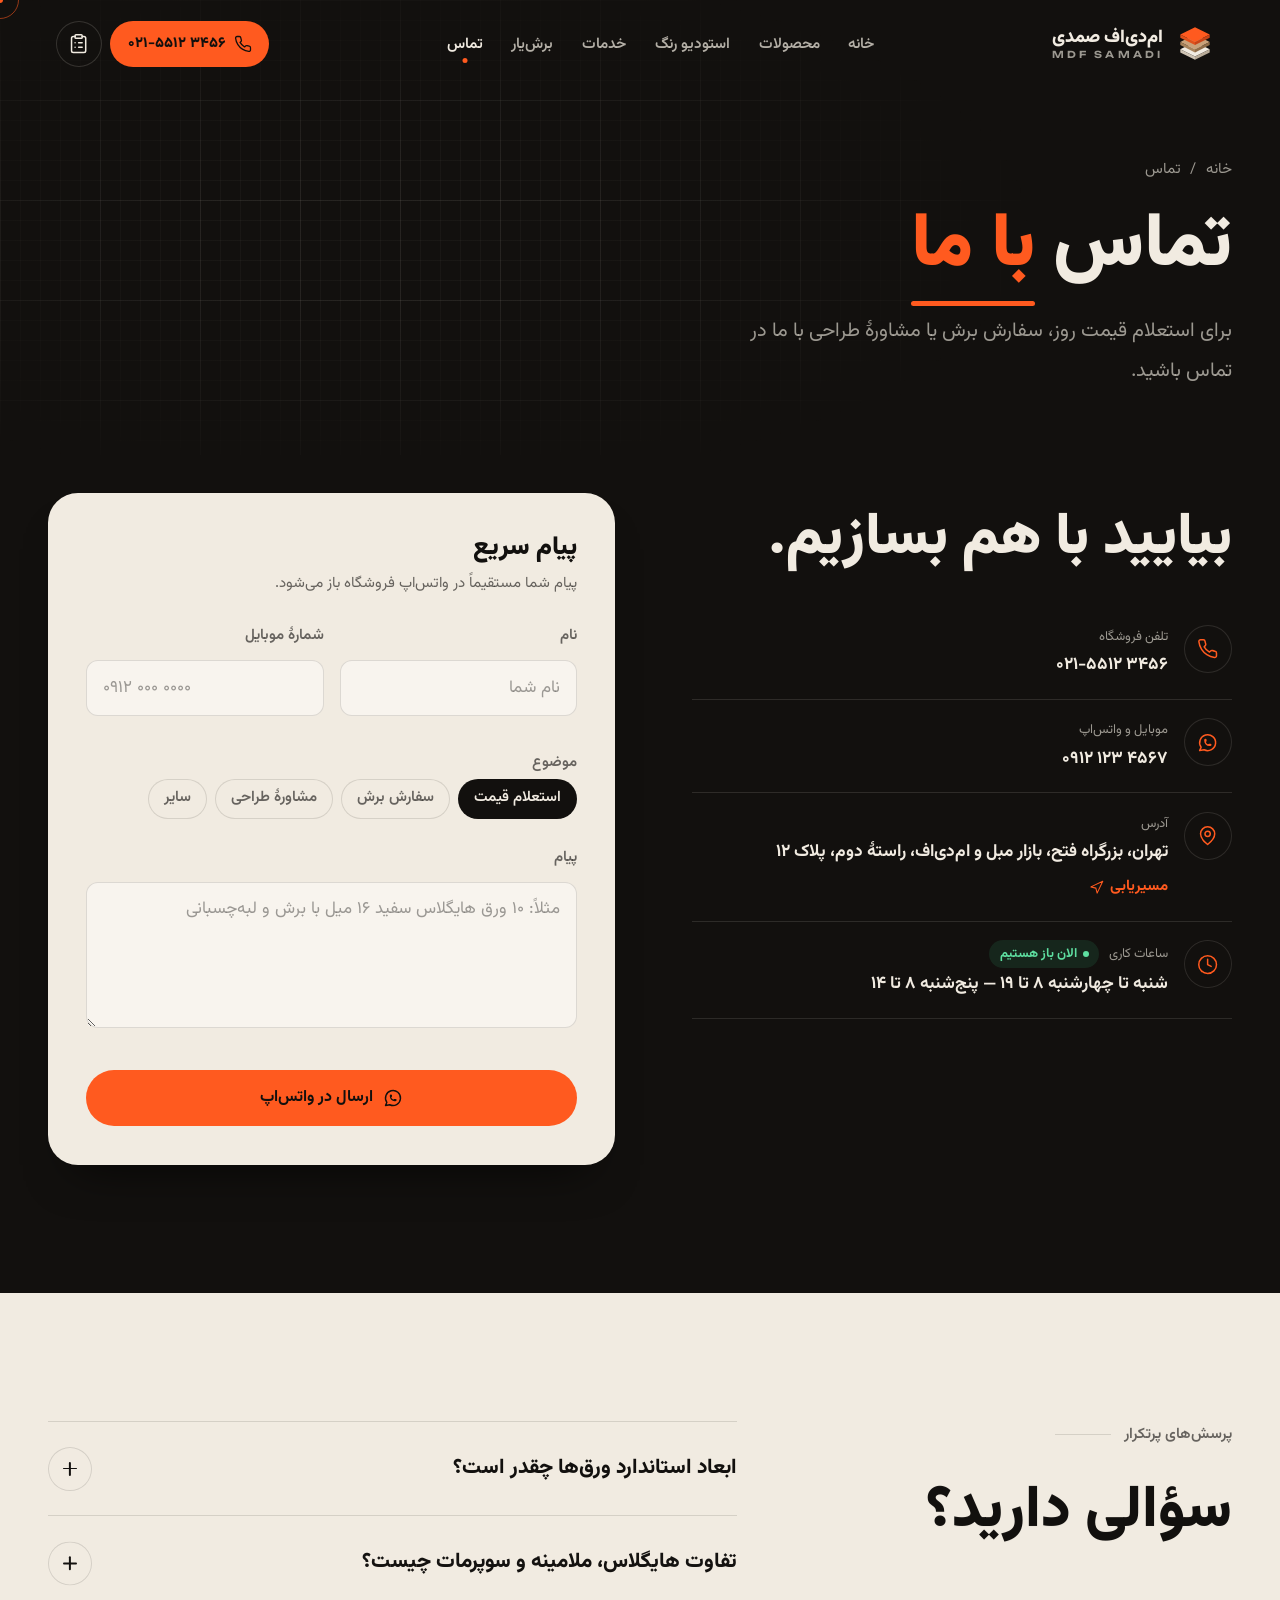
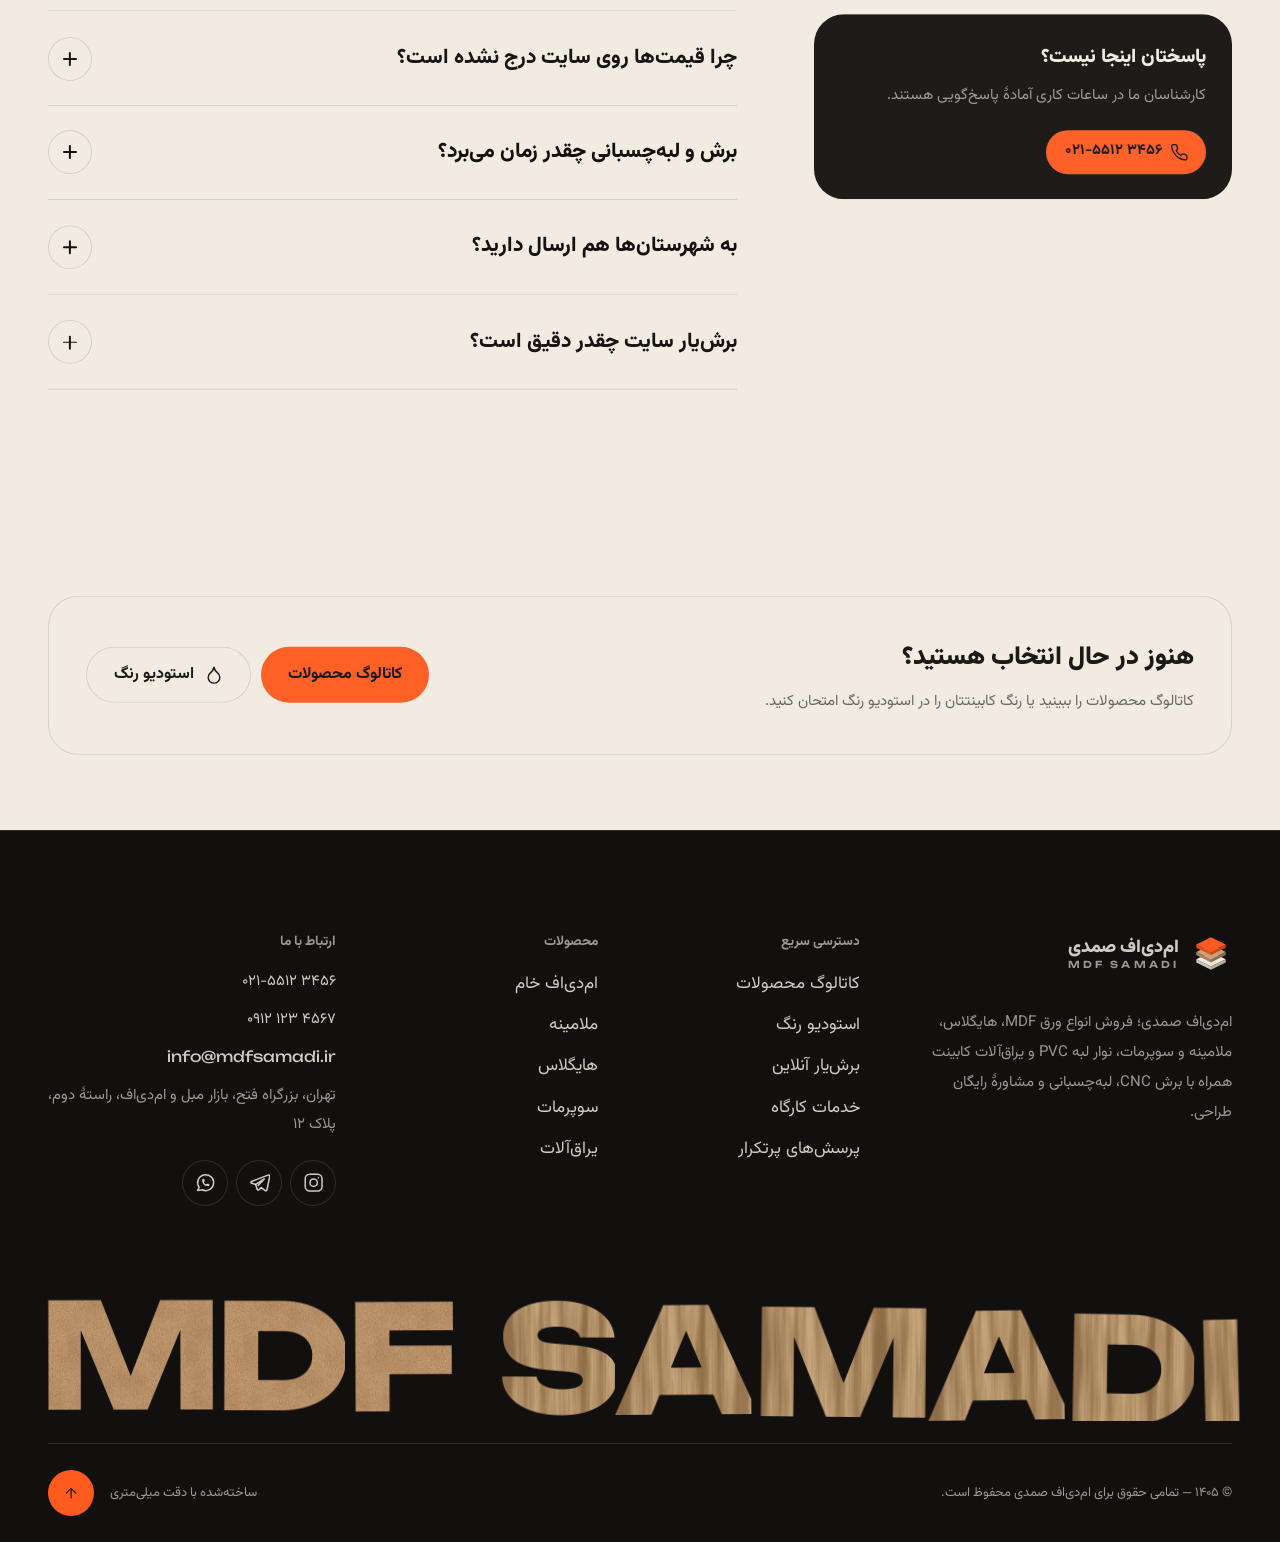
==== contact.html @ 9c9aa459 "Deploy ca9cacf" ====
<!doctype html>
<html lang="fa" dir="rtl">
<head>
  <meta charset="UTF-8" />
  <meta name="viewport" content="width=device-width, initial-scale=1, viewport-fit=cover" />
  <title>تماس با ما | ام‌دی‌اف صمدی</title>
  <meta name="description" content="تلفن، واتس‌اپ، آدرس و ساعات کاری ام‌دی‌اف صمدی و پاسخ پرسش‌های پرتکرار." />
  <meta name="theme-color" content="#12100e" />
  <link rel="icon" href="./favicon.svg" type="image/svg+xml" />
  <link rel="canonical" href="https://imsady.github.io/mdf-samadi-site/contact.html" />
  <meta property="og:type" content="website" />
  <meta property="og:locale" content="fa_IR" />
  <meta property="og:title" content="تماس با ما — ام‌دی‌اف صمدی" />
  <meta property="og:description" content="تلفن، واتس‌اپ، آدرس و ساعات کاری ام‌دی‌اف صمدی و پاسخ پرسش‌های پرتکرار." />
  <script>document.documentElement.classList.add('js');</script>
  <script type="module" crossorigin src="./assets/contact-D_LdfsLS.js"></script>
  <link rel="modulepreload" crossorigin href="./assets/common-C6cL1bQ_.js">
  <link rel="modulepreload" crossorigin href="./assets/page-hero-Crbu9pID.js">
  <link rel="stylesheet" crossorigin href="./assets/common-DgY6iSA4.css">
  <link rel="stylesheet" crossorigin href="./assets/contact-29B3rW-O.css">
</head>
<body data-page="contact">
  <svg xmlns="http://www.w3.org/2000/svg" width="0" height="0" style="position:absolute" aria-hidden="true" focusable="false">
  <defs>
    <linearGradient id="hwm" x1="0" y1="0" x2="0" y2="1"><stop offset="0" stop-color="#eef0f2"/><stop offset=".55" stop-color="#b9bec4"/><stop offset="1" stop-color="#8d9298"/></linearGradient>
  </defs>
  <symbol id="i-arrow" viewBox="0 0 24 24"><path d="M19 12H5M12 19l-7-7 7-7"/></symbol>
  <symbol id="i-arrow-up" viewBox="0 0 24 24"><path d="M12 19V5M5 12l7-7 7 7"/></symbol>
  <symbol id="i-arrow-down" viewBox="0 0 24 24"><path d="M12 5v14M19 12l-7 7-7-7"/></symbol>
  <symbol id="i-plus" viewBox="0 0 24 24"><path d="M12 5v14M5 12h14"/></symbol>
  <symbol id="i-minus" viewBox="0 0 24 24"><path d="M5 12h14"/></symbol>
  <symbol id="i-close" viewBox="0 0 24 24"><path d="M18 6 6 18M6 6l12 12"/></symbol>
  <symbol id="i-check" viewBox="0 0 24 24"><path d="M20 6 9 17l-5-5"/></symbol>
  <symbol id="i-search" viewBox="0 0 24 24"><circle cx="11" cy="11" r="7"/><path d="m20 20-3.6-3.6"/></symbol>
  <symbol id="i-phone" viewBox="0 0 24 24"><path d="M22 16.92v3a2 2 0 0 1-2.18 2 19.79 19.79 0 0 1-8.63-3.07 19.5 19.5 0 0 1-6-6 19.79 19.79 0 0 1-3.07-8.67A2 2 0 0 1 4.11 2h3a2 2 0 0 1 2 1.72c.13.96.36 1.9.7 2.81a2 2 0 0 1-.45 2.11L8.09 9.91a16 16 0 0 0 6 6l1.27-1.27a2 2 0 0 1 2.11-.45c.91.34 1.85.57 2.81.7A2 2 0 0 1 22 16.92z"/></symbol>
  <symbol id="i-map" viewBox="0 0 24 24"><path d="M20 10c0 6-8 12-8 12s-8-6-8-12a8 8 0 0 1 16 0Z"/><circle cx="12" cy="10" r="3"/></symbol>
  <symbol id="i-clock" viewBox="0 0 24 24"><circle cx="12" cy="12" r="10"/><path d="M12 6v6l4 2"/></symbol>
  <symbol id="i-mail" viewBox="0 0 24 24"><rect x="2" y="4" width="20" height="16" rx="2"/><path d="m22 7-10 5L2 7"/></symbol>
  <symbol id="i-instagram" viewBox="0 0 24 24"><rect x="2.5" y="2.5" width="19" height="19" rx="5"/><circle cx="12" cy="12" r="4.2"/><path d="M17.5 6.5h.01"/></symbol>
  <symbol id="i-telegram" viewBox="0 0 24 24"><path d="M21.5 3.5 2.8 10.7c-.9.4-.9 1.6.1 1.9l4.6 1.5 1.8 5.6c.3.8 1.3 1 1.9.4l2.6-2.5 4.6 3.4c.7.5 1.7.1 1.9-.8l3.1-15.1c.2-1-.8-1.9-1.9-1.6Z"/><path d="m7.6 14.1 9.6-6.3-6.8 7.3"/></symbol>
  <symbol id="i-whatsapp" viewBox="0 0 24 24"><path d="M3 21l1.65-3.8a9 9 0 1 1 3.4 2.9z"/><path d="M9 10a.5.5 0 0 0 1 0V9a.5.5 0 0 0-1 0v1a5 5 0 0 0 5 5h1a.5.5 0 0 0 0-1h-1a.5.5 0 0 0 0 1"/></symbol>
  <symbol id="i-list" viewBox="0 0 24 24"><rect x="8" y="2" width="8" height="4" rx="1"/><path d="M16 4h2a2 2 0 0 1 2 2v14a2 2 0 0 1-2 2H6a2 2 0 0 1-2-2V6a2 2 0 0 1 2-2h2"/><path d="M12 11h4M12 16h4M8 11h.01M8 16h.01"/></symbol>
  <symbol id="i-trash" viewBox="0 0 24 24"><path d="M3 6h18M19 6v14a2 2 0 0 1-2 2H7a2 2 0 0 1-2-2V6M8 6V4a2 2 0 0 1 2-2h4a2 2 0 0 1 2 2v2"/></symbol>
  <symbol id="i-ruler" viewBox="0 0 24 24"><path d="M21.3 15.3a2.4 2.4 0 0 1 0 3.4l-2.6 2.6a2.4 2.4 0 0 1-3.4 0L2.7 8.7a2.41 2.41 0 0 1 0-3.4l2.6-2.6a2.41 2.41 0 0 1 3.4 0Z"/><path d="m14.5 12.5 2-2M11.5 9.5l2-2M8.5 6.5l2-2M17.5 15.5l2-2"/></symbol>
  <symbol id="i-layers" viewBox="0 0 24 24"><path d="M12.83 2.18a2 2 0 0 0-1.66 0L2.6 6.08a1 1 0 0 0 0 1.83l8.58 3.91a2 2 0 0 0 1.66 0l8.58-3.9a1 1 0 0 0 0-1.83Z"/><path d="m22 17.65-9.17 4.16a2 2 0 0 1-1.66 0L2 17.65"/><path d="m22 12.65-9.17 4.16a2 2 0 0 1-1.66 0L2 12.65"/></symbol>
  <symbol id="i-truck" viewBox="0 0 24 24"><path d="M14 18V6a2 2 0 0 0-2-2H4a2 2 0 0 0-2 2v11a1 1 0 0 0 1 1h2"/><path d="M15 18H9"/><path d="M19 18h2a1 1 0 0 0 1-1v-3.65a1 1 0 0 0-.22-.62l-3.48-4.35A1 1 0 0 0 17.52 8H14"/><circle cx="17" cy="18" r="2"/><circle cx="7" cy="18" r="2"/></symbol>
  <symbol id="i-shield" viewBox="0 0 24 24"><path d="M20 13c0 5-3.5 7.5-7.66 8.95a1 1 0 0 1-.67-.01C7.5 20.5 4 18 4 13V6a1 1 0 0 1 1-1c2 0 4.5-1.2 6.24-2.72a1.17 1.17 0 0 1 1.52 0C14.51 3.81 17 5 19 5a1 1 0 0 1 1 1z"/><path d="m9 12 2 2 4-4"/></symbol>
  <symbol id="i-sparkle" viewBox="0 0 24 24"><path d="M12 3l1.9 5.8L20 10l-6.1 1.2L12 17l-1.9-5.8L4 10l6.1-1.2Z"/><path d="M19 17v4M17 19h4"/></symbol>
  <symbol id="i-crosshair" viewBox="0 0 24 24"><circle cx="12" cy="12" r="9"/><circle cx="12" cy="12" r="2.5"/><path d="M22 12h-4M6 12H2M12 6V2M12 22v-4"/></symbol>
  <symbol id="i-pencil" viewBox="0 0 24 24"><path d="M21.17 6.81a2.82 2.82 0 0 0-3.99-3.98L3.84 16.17a2 2 0 0 0-.5.83l-1.32 4.36a.5.5 0 0 0 .62.62l4.36-1.32a2 2 0 0 0 .83-.5z"/><path d="m15 5 4 4"/></symbol>
  <symbol id="i-nav" viewBox="0 0 24 24"><path d="M3 11 22 2l-9 19-2-8z"/></symbol>
  <symbol id="i-copy" viewBox="0 0 24 24"><rect x="9" y="9" width="13" height="13" rx="2"/><path d="M5 15H4a2 2 0 0 1-2-2V4a2 2 0 0 1 2-2h9a2 2 0 0 1 2 2v1"/></symbol>
  <symbol id="i-drop" viewBox="0 0 24 24"><path d="M12 22a7 7 0 0 0 7-7c0-2-1-3.9-3-5.5S12.5 5.5 12 3c-.5 2.5-2 4.9-4 6.5S5 13 5 15a7 7 0 0 0 7 7z"/></symbol>
  <symbol id="i-edge" viewBox="0 0 24 24"><rect x="3" y="5" width="18" height="14" rx="2"/><path d="M3 9.5h18" stroke-width="3"/></symbol>
  <symbol id="i-sheet" viewBox="0 0 24 24"><path d="M12 3 21 7.5 12 12 3 7.5Z"/><path d="m3 12 9 4.5 9-4.5"/><path d="m3 16.5 9 4.5 9-4.5"/></symbol>
  <symbol id="i-info" viewBox="0 0 24 24"><circle cx="12" cy="12" r="10"/><path d="M12 16v-4M12 8h.01"/></symbol>
  <symbol id="i-rotate" viewBox="0 0 24 24"><path d="M21 12a9 9 0 1 1-9-9c2.52 0 4.93 1 6.74 2.74L21 8"/><path d="M21 3v5h-5"/></symbol>
</svg>

  <a class="skip-link" href="#main">پرش به محتوای اصلی</a>
<div class="scroll-progress" aria-hidden="true"><span data-scroll-progress></span></div>

<header class="site-header" data-header>
  <div class="container header-inner">
    <a href="./" class="brand" aria-label="ام‌دی‌اف صمدی — صفحهٔ اصلی">
      <svg class="brand-mark" viewBox="0 0 40 40" aria-hidden="true">
  <path d="M20 18 34 25 20 32 6 25Z" fill="#f1ebe1"/>
  <path d="M6 25 20 32v3L6 28Z" fill="#cfc4b4"/>
  <path d="M20 32 34 25v3L20 35Z" fill="#b8ab98"/>
  <g class="bm-mid"><path d="M20 11 34 18 20 25 6 18Z" fill="#c9a27a"/>
  <path d="M6 18 20 25v3L6 21Z" fill="#a8835b"/>
  <path d="M20 25 34 18v3L20 28Z" fill="#8f6c47"/></g>
  <g class="bm-top"><path d="M20 4 34 11 20 18 6 11Z" fill="#ff5a1f"/>
  <path d="M6 11 20 18v3L6 14Z" fill="#e0501b"/>
  <path d="M20 18 34 11v3L20 21Z" fill="#c94417"/></g>
</svg>
<span class="brand-text">
  <span class="brand-fa">ام‌دی‌اف صمدی</span>
  <span class="brand-en latin">MDF SAMADI</span>
</span>

    </a>

    <nav class="main-nav" aria-label="منوی اصلی">
      <ul>
        <li><a href="./" data-nav="home">خانه</a></li>
        <li><a href="./products.html" data-nav="products">محصولات</a></li>
        <li><a href="./studio.html" data-nav="studio">استودیو رنگ</a></li>
        <li><a href="./services.html" data-nav="services">خدمات</a></li>
        <li><a href="./planner.html" data-nav="planner">برش‌یار</a></li>
        <li><a href="./contact.html" data-nav="contact">تماس</a></li>
      </ul>
    </nav>

    <div class="header-actions">
      <a class="header-call" href="tel:+982155123456" data-magnetic>
        <svg class="icon"><use href="#i-phone"/></svg>
        <span dir="ltr">۰۲۱-۵۵۱۲ ۳۴۵۶</span>
      </a>
      <button class="icon-btn inquiry-btn" type="button" data-drawer-open aria-label="لیست استعلام" data-magnetic>
        <svg class="icon"><use href="#i-list"/></svg>
        <span class="badge" data-inquiry-count hidden>۰</span>
      </button>
      <button class="burger" type="button" data-burger aria-label="باز کردن منو" aria-expanded="false" aria-controls="mobile-menu">
        <span></span><span></span>
      </button>
    </div>
  </div>
</header>

<div class="mobile-menu" id="mobile-menu" data-mobile-menu inert>
  <nav class="mm-nav" aria-label="منوی موبایل">
    <ul>
      <li><a href="./"><span class="mm-i">۰۱</span>خانه</a></li>
      <li><a href="./products.html"><span class="mm-i">۰۲</span>محصولات</a></li>
      <li><a href="./studio.html"><span class="mm-i">۰۳</span>استودیو رنگ</a></li>
      <li><a href="./services.html"><span class="mm-i">۰۴</span>خدمات</a></li>
      <li><a href="./planner.html"><span class="mm-i">۰۵</span>برش‌یار</a></li>
      <li><a href="./contact.html"><span class="mm-i">۰۶</span>تماس</a></li>
    </ul>
  </nav>
  <div class="mm-foot">
    <a href="tel:+982155123456" dir="ltr">۰۲۱-۵۵۱۲ ۳۴۵۶</a>
    <span>شنبه تا چهارشنبه ۸ تا ۱۹ — پنج‌شنبه ۸ تا ۱۴</span>
  </div>
</div>


  <main id="main">
    <section class="page-hero page-hero--compact theme-dark" data-page-hero>
      <div class="hero-grid-bg" aria-hidden="true"></div>
      <div class="container page-hero-inner">
        <div class="page-hero-copy">
          <nav class="breadcrumb" aria-label="مسیر صفحه" data-hero-fade>
            <a href="./">خانه</a><span aria-hidden="true">/</span><span aria-current="page">تماس</span>
          </nav>
          <h1 class="page-title" data-hero-title><span class="line">تماس</span> <span class="line"><em class="accent" data-hero-accent>با ما</em></span></h1>
          <p class="hero-lead" data-hero-fade>برای استعلام قیمت روز، سفارش برش یا مشاورهٔ طراحی با ما در تماس باشید.</p>
        </div>
      </div>
    </section>

    <section class="contact theme-dark" id="contact" data-contact>
      <div class="container contact-grid">
        <div class="contact-info">
          <div class="section-head">
            <h2 class="sh-title" data-split>بیایید با هم بسازیم.</h2>
          </div>
          <ul class="info-list">
            <li data-reveal>
              <span class="info-ico"><svg class="icon"><use href="#i-phone"/></svg></span>
              <div><small>تلفن فروشگاه</small><a href="tel:+982155123456" dir="ltr">۰۲۱-۵۵۱۲ ۳۴۵۶</a></div>
            </li>
            <li data-reveal>
              <span class="info-ico"><svg class="icon"><use href="#i-whatsapp"/></svg></span>
              <div><small>موبایل و واتس‌اپ</small><a href="https://wa.me/989121234567" target="_blank" rel="noopener" dir="ltr">۰۹۱۲ ۱۲۳ ۴۵۶۷</a></div>
            </li>
            <li data-reveal>
              <span class="info-ico"><svg class="icon"><use href="#i-map"/></svg></span>
              <div><small>آدرس</small><strong>تهران، بزرگراه فتح، بازار مبل و ام‌دی‌اف، راستهٔ دوم، پلاک ۱۲</strong>
                <a class="link-arrow" href="https://www.google.com/maps/search/?api=1&amp;query=35.6762,51.3017" target="_blank" rel="noopener">مسیریابی<svg class="icon"><use href="#i-nav"/></svg></a>
              </div>
            </li>
            <li data-reveal>
              <span class="info-ico"><svg class="icon"><use href="#i-clock"/></svg></span>
              <div><small>ساعات کاری <span class="open-badge" data-open-badge hidden></span></small><strong>شنبه تا چهارشنبه ۸ تا ۱۹ — پنج‌شنبه ۸ تا ۱۴</strong></div>
            </li>
          </ul>
        </div>

        <form class="contact-form theme-light" data-contact-form novalidate data-reveal>
          <h3>پیام سریع</h3>
          <p>پیام شما مستقیماً در واتس‌اپ فروشگاه باز می‌شود.</p>
          <div class="form-grid">
            <div class="field">
              <label for="c-name">نام</label>
              <input class="input" id="c-name" name="name" autocomplete="name" required placeholder="نام شما">
              <span class="field-error" aria-live="polite"></span>
            </div>
            <div class="field">
              <label for="c-phone">شمارهٔ موبایل</label>
              <input class="input" id="c-phone" name="phone" autocomplete="tel" inputmode="tel" dir="ltr" required placeholder="۰۹۱۲ ۰۰۰ ۰۰۰۰">
              <span class="field-error" aria-live="polite"></span>
            </div>
            <fieldset class="field span-2">
              <legend>موضوع</legend>
              <div class="chips">
                <label class="chip-radio"><input type="radio" name="subject" value="استعلام قیمت" checked><span>استعلام قیمت</span></label>
                <label class="chip-radio"><input type="radio" name="subject" value="سفارش برش"><span>سفارش برش</span></label>
                <label class="chip-radio"><input type="radio" name="subject" value="مشاورهٔ طراحی"><span>مشاورهٔ طراحی</span></label>
                <label class="chip-radio"><input type="radio" name="subject" value="سایر"><span>سایر</span></label>
              </div>
            </fieldset>
            <div class="field span-2">
              <label for="c-msg">پیام</label>
              <textarea class="input" id="c-msg" name="message" rows="4" required placeholder="مثلاً: ۱۰ ورق هایگلاس سفید ۱۶ میل با برش و لبه‌چسبانی"></textarea>
              <span class="field-error" aria-live="polite"></span>
            </div>
          </div>
          <button class="btn btn-primary btn-block" type="submit" data-magnetic>
            <svg class="icon"><use href="#i-whatsapp"/></svg><span>ارسال در واتس‌اپ</span>
          </button>
        </form>
      </div>
    </section>

    <section class="faq theme-light" id="faq">
      <div class="container faq-grid">
        <div class="faq-aside">
          <div class="section-head">
            <div class="sh-index"><span>پرسش‌های پرتکرار</span></div>
            <h2 class="sh-title" data-split>سؤالی دارید؟</h2>
          </div>
          <div class="faq-cta theme-dark" data-reveal>
            <strong>پاسختان اینجا نیست؟</strong>
            <p>کارشناسان ما در ساعات کاری آمادهٔ پاسخ‌گویی هستند.</p>
            <a class="btn btn-primary btn-sm" href="tel:+982155123456"><svg class="icon"><use href="#i-phone"/></svg><span dir="ltr">۰۲۱-۵۵۱۲ ۳۴۵۶</span></a>
          </div>
        </div>

        <div class="accordion" data-accordion>
          <div class="acc-item" data-reveal>
            <h3><button class="acc-btn" type="button" aria-expanded="false" aria-controls="faq-1" id="faq-1-btn">ابعاد استاندارد ورق‌ها چقدر است؟<span class="plus" aria-hidden="true"></span></button></h3>
            <div class="acc-panel" id="faq-1" role="region" aria-labelledby="faq-1-btn"><div class="acc-inner">ابعاد رایج ورق MDF در بازار ایران ۱۸۳ × ۳۶۶ سانتی‌متر است. برخی ورق‌ها مانند HDF در ابعاد ۱۲۲ × ۲۴۴ نیز عرضه می‌شوند. برای ابعاد خاص با ما تماس بگیرید.</div></div>
          </div>
          <div class="acc-item" data-reveal>
            <h3><button class="acc-btn" type="button" aria-expanded="false" aria-controls="faq-2" id="faq-2-btn">تفاوت هایگلاس، ملامینه و سوپرمات چیست؟<span class="plus" aria-hidden="true"></span></button></h3>
            <div class="acc-panel" id="faq-2" role="region" aria-labelledby="faq-2-btn"><div class="acc-inner">ملامینه روکشی مقاوم و اقتصادی با طرح‌های متنوع است. هایگلاس سطحی کاملاً براق و آینه‌ای دارد و سوپرمات سطحی مات و مخملی که اثر انگشت روی آن نمی‌ماند. انتخاب میان آن‌ها به سبک طراحی و بودجهٔ شما بستگی دارد.</div></div>
          </div>
          <div class="acc-item" data-reveal>
            <h3><button class="acc-btn" type="button" aria-expanded="false" aria-controls="faq-3" id="faq-3-btn">چرا قیمت‌ها روی سایت درج نشده است؟<span class="plus" aria-hidden="true"></span></button></h3>
            <div class="acc-panel" id="faq-3" role="region" aria-labelledby="faq-3-btn"><div class="acc-inner">قیمت ورق در بازار روزانه تغییر می‌کند. برای دریافت دقیق‌ترین قیمت روز، محصولات را به لیست استعلام اضافه کنید و با یک کلیک برای ما بفرستید.</div></div>
          </div>
          <div class="acc-item" data-reveal>
            <h3><button class="acc-btn" type="button" aria-expanded="false" aria-controls="faq-4" id="faq-4-btn">برش و لبه‌چسبانی چقدر زمان می‌برد؟<span class="plus" aria-hidden="true"></span></button></h3>
            <div class="acc-panel" id="faq-4" role="region" aria-labelledby="faq-4-btn"><div class="acc-inner">سفارش‌های معمول بین ۲۴ تا ۴۸ ساعت کاری آماده می‌شوند. زمان دقیق به حجم سفارش و نوع خدمات بستگی دارد و هنگام ثبت سفارش اعلام می‌شود.</div></div>
          </div>
          <div class="acc-item" data-reveal>
            <h3><button class="acc-btn" type="button" aria-expanded="false" aria-controls="faq-5" id="faq-5-btn">به شهرستان‌ها هم ارسال دارید؟<span class="plus" aria-hidden="true"></span></button></h3>
            <div class="acc-panel" id="faq-5" role="region" aria-labelledby="faq-5-btn"><div class="acc-inner">بله. سفارش‌ها با بسته‌بندی ایمن و از طریق باربری به سراسر کشور ارسال می‌شوند. ارسال درون‌شهری نیز با هماهنگی انجام می‌شود.</div></div>
          </div>
          <div class="acc-item" data-reveal>
            <h3><button class="acc-btn" type="button" aria-expanded="false" aria-controls="faq-6" id="faq-6-btn">برش‌یار سایت چقدر دقیق است؟<span class="plus" aria-hidden="true"></span></button></h3>
            <div class="acc-panel" id="faq-6" role="region" aria-labelledby="faq-6-btn"><div class="acc-inner">برش‌یار با الگوریتم چیدمان بهینه و با درنظرگرفتن ضخامت تیغ اره، برآوردی دقیق از تعداد ورق ارائه می‌دهد. لیست نهایی برش را کارشناسان ما بررسی و بهینه می‌کنند.</div></div>
          </div>
        </div>
      </div>
    </section>

    <section class="next-band theme-light" aria-label="قدم بعدی">
      <div class="container">
        <div class="next-band-inner" data-reveal>
          <div>
            <strong>هنوز در حال انتخاب هستید؟</strong>
            <p>کاتالوگ محصولات را ببینید یا رنگ کابینتتان را در استودیو رنگ امتحان کنید.</p>
          </div>
          <div class="next-band-actions">
            <a class="btn btn-primary" href="./products.html" data-magnetic><span>کاتالوگ محصولات</span></a>
            <a class="btn btn-ghost" href="./studio.html"><svg class="icon"><use href="#i-drop"/></svg><span>استودیو رنگ</span></a>
          </div>
        </div>
      </div>
    </section>
  </main>

  <footer class="site-footer theme-dark">
  <div class="container">
    <div class="footer-top">
      <div class="footer-col footer-about">
        <a href="./" class="brand" aria-label="ام‌دی‌اف صمدی">
          <svg class="brand-mark" viewBox="0 0 40 40" aria-hidden="true">
  <path d="M20 18 34 25 20 32 6 25Z" fill="#f1ebe1"/>
  <path d="M6 25 20 32v3L6 28Z" fill="#cfc4b4"/>
  <path d="M20 32 34 25v3L20 35Z" fill="#b8ab98"/>
  <g class="bm-mid"><path d="M20 11 34 18 20 25 6 18Z" fill="#c9a27a"/>
  <path d="M6 18 20 25v3L6 21Z" fill="#a8835b"/>
  <path d="M20 25 34 18v3L20 28Z" fill="#8f6c47"/></g>
  <g class="bm-top"><path d="M20 4 34 11 20 18 6 11Z" fill="#ff5a1f"/>
  <path d="M6 11 20 18v3L6 14Z" fill="#e0501b"/>
  <path d="M20 18 34 11v3L20 21Z" fill="#c94417"/></g>
</svg>
<span class="brand-text">
  <span class="brand-fa">ام‌دی‌اف صمدی</span>
  <span class="brand-en latin">MDF SAMADI</span>
</span>

        </a>
        <p>ام‌دی‌اف صمدی؛ فروش انواع ورق MDF، هایگلاس، ملامینه و سوپرمات، نوار لبه PVC و یراق‌آلات کابینت همراه با برش CNC، لبه‌چسبانی و مشاورهٔ رایگان طراحی.</p>
      </div>

      <nav class="footer-col" aria-label="دسترسی سریع">
        <h3>دسترسی سریع</h3>
        <ul>
          <li><a href="./products.html">کاتالوگ محصولات</a></li>
          <li><a href="./studio.html">استودیو رنگ</a></li>
          <li><a href="./planner.html">برش‌یار آنلاین</a></li>
          <li><a href="./services.html">خدمات کارگاه</a></li>
          <li><a href="./contact.html#faq">پرسش‌های پرتکرار</a></li>
        </ul>
      </nav>

      <nav class="footer-col" aria-label="دسته‌بندی محصولات">
        <h3>محصولات</h3>
        <ul>
          <li><a href="./products.html?cat=mdf">ام‌دی‌اف خام</a></li>
          <li><a href="./products.html?cat=melamine">ملامینه</a></li>
          <li><a href="./products.html?cat=highgloss">هایگلاس</a></li>
          <li><a href="./products.html?cat=supermatte">سوپرمات</a></li>
          <li><a href="./products.html?cat=hardware">یراق‌آلات</a></li>
        </ul>
      </nav>

      <div class="footer-col">
        <h3>ارتباط با ما</h3>
        <ul class="footer-contact">
          <li><a href="tel:+982155123456" dir="ltr">۰۲۱-۵۵۱۲ ۳۴۵۶</a></li>
          <li><a href="tel:+989121234567" dir="ltr">۰۹۱۲ ۱۲۳ ۴۵۶۷</a></li>
          <li><a href="mailto:info@mdfsamadi.ir" class="latin">info@mdfsamadi.ir</a></li>
          <li>تهران، بزرگراه فتح، بازار مبل و ام‌دی‌اف، راستهٔ دوم، پلاک ۱۲</li>
        </ul>
        <div class="socials">
          <a class="icon-btn" href="https://instagram.com/mdf.samadi" target="_blank" rel="noopener" aria-label="اینستاگرام"><svg class="icon"><use href="#i-instagram"/></svg></a>
          <a class="icon-btn" href="https://t.me/mdf_samadi" target="_blank" rel="noopener" aria-label="تلگرام"><svg class="icon"><use href="#i-telegram"/></svg></a>
          <a class="icon-btn" href="https://wa.me/989121234567" target="_blank" rel="noopener" aria-label="واتس‌اپ"><svg class="icon"><use href="#i-whatsapp"/></svg></a>
        </div>
      </div>
    </div>
  </div>

  <div class="footer-word latin" data-footer-word aria-hidden="true">
    <span>M</span><span>D</span><span>F</span><span class="gap"></span><span>S</span><span>A</span><span>M</span><span>A</span><span>D</span><span>I</span>
  </div>

  <div class="container footer-bottom">
    <p>© <span data-year>۱۴۰۵</span> — تمامی حقوق برای ام‌دی‌اف صمدی محفوظ است.</p>
    <p class="footer-made">ساخته‌شده با دقت میلی‌متری</p>
    <button class="to-top" type="button" data-to-top aria-label="بازگشت به بالای صفحه">
      <svg class="icon"><use href="#i-arrow-up"/></svg>
    </button>
  </div>
</footer>

  <div class="drawer" data-drawer hidden>
  <div class="drawer-backdrop" data-drawer-close></div>
  <aside class="drawer-panel theme-light" role="dialog" aria-modal="true" aria-labelledby="drawer-title" data-lenis-prevent tabindex="-1">
    <header class="drawer-head">
      <div>
        <h2 id="drawer-title">لیست استعلام</h2>
        <p>قیمت ورق روزانه تغییر می‌کند؛ لیست را بفرستید تا قیمت روز را اعلام کنیم.</p>
      </div>
      <button class="icon-btn" type="button" data-drawer-close aria-label="بستن لیست استعلام">
        <svg class="icon"><use href="#i-close"/></svg>
      </button>
    </header>

    <div class="drawer-body">
      <ul class="inq-list" data-inq-list></ul>
      <div class="inq-empty" data-inq-empty>
        <div class="inq-empty-art" aria-hidden="true"><i></i><i></i><i></i></div>
        <strong>لیست شما خالی است</strong>
        <p>از کاتالوگ محصولات یا استودیو رنگ، ورق و یراق موردنظرتان را اضافه کنید.</p>
        <a class="btn btn-dark" href="./products.html"><span>رفتن به محصولات</span></a>
      </div>
    </div>

    <form class="drawer-foot" data-inq-form novalidate>
      <div class="form-row">
        <div class="field">
          <label for="inq-name">نام</label>
          <input class="input" id="inq-name" name="name" autocomplete="name" placeholder="نام و نام خانوادگی">
        </div>
        <div class="field">
          <label for="inq-phone">شمارهٔ تماس</label>
          <input class="input" id="inq-phone" name="phone" autocomplete="tel" inputmode="tel" dir="ltr" placeholder="۰۹۱۲ ۰۰۰ ۰۰۰۰">
        </div>
      </div>
      <div class="drawer-actions">
        <button class="btn btn-primary" type="submit">
          <svg class="icon"><use href="#i-whatsapp"/></svg><span>ارسال استعلام در واتس‌اپ</span>
        </button>
        <button class="btn btn-ghost btn-sm" type="button" data-inq-clear>پاک کردن</button>
      </div>
    </form>
  </aside>
</div>

  <div class="cursor" data-cursor-root aria-hidden="true">
  <div class="cursor-ring"><span data-cursor-label></span></div>
  <div class="cursor-dot"></div>
</div>
<div class="toasts" data-toasts aria-live="polite" aria-atomic="false"></div>
</body>
</html>
---- assets/common-DgY6iSA4.css ----
@font-face{font-family:Vazirmatn Variable;font-style:normal;font-display:swap;font-weight:100 900;src:url(./vazirmatn-arabic-wght-normal-Cafbb7Zc.woff2)format("woff2-variations");unicode-range:U+6??,U+750-77F,U+870-88E,U+890-891,U+897-8E1,U+8E3-8FF,U+200C-200E,U+2010-2011,U+204F,U+2E41,U+FB50-FDFF,U+FE70-FE74,U+FE76-FEFC,U+102E0-102FB,U+10E60-10E7E,U+10EC2-10EC4,U+10EFC-10EFF,U+1EE00-1EE03,U+1EE05-1EE1F,U+1EE21-1EE22,U+1EE24,U+1EE27,U+1EE29-1EE32,U+1EE34-1EE37,U+1EE39,U+1EE3B,U+1EE42,U+1EE47,U+1EE49,U+1EE4B,U+1EE4D-1EE4F,U+1EE51-1EE52,U+1EE54,U+1EE57,U+1EE59,U+1EE5B,U+1EE5D,U+1EE5F,U+1EE61-1EE62,U+1EE64,U+1EE67-1EE6A,U+1EE6C-1EE72,U+1EE74-1EE77,U+1EE79-1EE7C,U+1EE7E,U+1EE80-1EE89,U+1EE8B-1EE9B,U+1EEA1-1EEA3,U+1EEA5-1EEA9,U+1EEAB-1EEBB,U+1EEF0-1EEF1}@font-face{font-family:Vazirmatn Variable;font-style:normal;font-display:swap;font-weight:100 900;src:url(./vazirmatn-latin-ext-wght-normal-tDTa1Fj6.woff2)format("woff2-variations");unicode-range:U+100-2BA,U+2BD-2C5,U+2C7-2CC,U+2CE-2D7,U+2DD-2FF,U+304,U+308,U+329,U+1D00-1DBF,U+1E00-1E9F,U+1EF2-1EFF,U+2020,U+20A0-20AB,U+20AD-20C0,U+2113,U+2C60-2C7F,U+A720-A7FF}@font-face{font-family:Vazirmatn Variable;font-style:normal;font-display:swap;font-weight:100 900;src:url(./vazirmatn-latin-wght-normal-BFexNX-K.woff2)format("woff2-variations");unicode-range:U+??,U+131,U+152-153,U+2BB-2BC,U+2C6,U+2DA,U+2DC,U+304,U+308,U+329,U+2000-206F,U+20AC,U+2122,U+2191,U+2193,U+2212,U+2215,U+FEFF,U+FFFD}@font-face{font-family:Unbounded Variable;font-style:normal;font-display:swap;font-weight:200 900;src:url([data-uri])format("woff2-variations");unicode-range:U+460-52F,U+1C80-1C8A,U+20B4,U+2DE0-2DFF,U+A640-A69F,U+FE2E-FE2F}@font-face{font-family:Unbounded Variable;font-style:normal;font-display:swap;font-weight:200 900;src:url(./unbounded-cyrillic-wght-normal-C627f1f8.woff2)format("woff2-variations");unicode-range:U+301,U+400-45F,U+490-491,U+4B0-4B1,U+2116}@font-face{font-family:Unbounded Variable;font-style:normal;font-display:swap;font-weight:200 900;src:url(./unbounded-vietnamese-wght-normal-rat7GD3o.woff2)format("woff2-variations");unicode-range:U+102-103,U+110-111,U+128-129,U+168-169,U+1A0-1A1,U+1AF-1B0,U+300-301,U+303-304,U+308-309,U+323,U+329,U+1EA0-1EF9,U+20AB}@font-face{font-family:Unbounded Variable;font-style:normal;font-display:swap;font-weight:200 900;src:url(./unbounded-latin-ext-wght-normal-D6H-S6MW.woff2)format("woff2-variations");unicode-range:U+100-2BA,U+2BD-2C5,U+2C7-2CC,U+2CE-2D7,U+2DD-2FF,U+304,U+308,U+329,U+1D00-1DBF,U+1E00-1E9F,U+1EF2-1EFF,U+2020,U+20A0-20AB,U+20AD-20C0,U+2113,U+2C60-2C7F,U+A720-A7FF}@font-face{font-family:Unbounded Variable;font-style:normal;font-display:swap;font-weight:200 900;src:url(./unbounded-latin-wght-normal-D5afBTBx.woff2)format("woff2-variations");unicode-range:U+??,U+131,U+152-153,U+2BB-2BC,U+2C6,U+2DA,U+2DC,U+304,U+308,U+329,U+2000-206F,U+20AC,U+2122,U+2191,U+2193,U+2212,U+2215,U+FEFF,U+FFFD}:root{--ink:#12100e;--ink-2:#1b1815;--ink-3:#25211d;--ink-4:#342f29;--paper:#f1ebe1;--paper-2:#e7dfd2;--paper-3:#d8cdbc;--mdf:#c9a27a;--mdf-2:#a8835b;--mdf-3:#7d5f40;--core:#b48c62;--laser:#ff5a1f;--laser-2:#ff8a4c;--laser-glow:#ff5a1f73;--ok:#46c98a;--danger:#e5484d;--mute-dark:#f1ebe19e;--mute-light:#12100e9e;--line-dark:#f1ebe11f;--line-light:#12100e1f;--ff:"Vazirmatn Variable", Vazirmatn, Tahoma, sans-serif;--ff-latin:"Unbounded Variable", "Vazirmatn Variable", sans-serif;--fs-xs:.8125rem;--fs-sm:.9375rem;--fs-base:1.0625rem;--fs-lg:clamp(1.07rem, 1rem + .35vw, 1.25rem);--fs-h3:clamp(1.2rem, 1.05rem + .6vw, 1.55rem);--fs-h2:clamp(2rem, 1.25rem + 3vw, 4.1rem);--fs-h1:clamp(2.5rem, 1.1rem + 4.5vw, 6.2rem);--container:1320px;--gutter:clamp(16px, 4vw, 48px);--header-h:84px;--radius-sm:12px;--radius:20px;--radius-lg:30px;--ease-out:cubic-bezier(.16, 1, .3, 1);--ease-in-out:cubic-bezier(.65, 0, .35, 1)}.theme-dark{--bg:var(--ink);--bg-2:var(--ink-2);--fg:var(--paper);--mute:var(--mute-dark);--line:var(--line-dark);--card:var(--ink-2);--card-2:var(--ink-3);background:var(--bg);color:var(--fg)}.theme-light{--bg:var(--paper);--bg-2:var(--paper-2);--fg:var(--ink);--mute:var(--mute-light);--line:var(--line-light);--card:#f8f4ee;--card-2:var(--paper-2);background:var(--bg);color:var(--fg)}*,:before,:after{box-sizing:border-box}html{-webkit-text-size-adjust:100%;-moz-text-size-adjust:100%;text-size-adjust:100%;scroll-padding-top:calc(var(--header-h) + 12px);overflow-x:clip}body{--bg:var(--ink);--fg:var(--paper);--mute:var(--mute-dark);--line:var(--line-dark);min-height:100vh;font-family:var(--ff);font-size:var(--fs-base);background:var(--ink);color:var(--paper);-webkit-font-smoothing:antialiased;-moz-osx-font-smoothing:grayscale;margin:0;line-height:1.9;overflow-x:clip}img,svg,video,canvas{max-width:100%;display:block}h1,h2,h3,h4{margin:0;font-weight:800;line-height:1.3}p,ul,ol,dl,dd,figure,fieldset{margin:0}ul,ol{padding:0;list-style:none}fieldset{border:0;min-width:0;padding:0}legend{padding:0}a{color:inherit;text-decoration:none}button{font:inherit;color:inherit;cursor:pointer;background:0 0;border:0;padding:0}input,select,textarea{font:inherit;color:inherit}small{font-size:.82em}[hidden]{display:none!important}:focus-visible{outline:2px solid var(--laser);outline-offset:3px}::selection{background:var(--laser);color:var(--ink)}html.scroll-locked,html.scroll-locked body{overflow:hidden}.container{width:min(100% - 2 * var(--gutter), var(--container));margin-inline-start:auto;margin-inline-end:auto}.latin{font-family:var(--ff-latin);direction:ltr;unicode-bidi:isolate}.visually-hidden{clip:rect(0 0 0 0);white-space:nowrap;border:0;width:1px;height:1px;margin:-1px;padding:0;overflow:hidden;position:absolute!important}.skip-link{z-index:10000;background:var(--laser);color:var(--ink);transition:transform .3s var(--ease-out);border-radius:999px;padding:.6rem 1.1rem;font-weight:700;position:fixed;top:12px;right:12px;transform:translateY(-200%)}.skip-link:focus{transform:none}.icon{fill:none;stroke:currentColor;stroke-width:1.7px;stroke-linecap:round;stroke-linejoin:round;flex-shrink:0;width:1.25em;height:1.25em}.w{vertical-align:top;margin:-.08em -.02em -.16em;padding:.08em .02em .16em;display:inline-block;overflow:hidden}.w-inner{display:inline-block}@media (prefers-reduced-motion:reduce){*,:before,:after{scroll-behavior:auto!important;transition-duration:.001ms!important;animation-duration:.001ms!important;animation-iteration-count:1!important}}.btn{--btn-bg:transparent;--btn-fg:var(--fg);--btn-fill:var(--fg);--btn-fill-fg:var(--bg);isolation:isolate;background:var(--btn-bg);min-height:56px;color:var(--btn-fg);white-space:nowrap;transition:color .45s var(--ease-out), box-shadow .45s var(--ease-out);-webkit-tap-highlight-color:transparent;border-radius:999px;justify-content:center;align-items:center;gap:.65rem;padding:0 1.7rem;font-size:1rem;font-weight:700;line-height:1;display:inline-flex;position:relative;overflow:hidden}.btn:before{content:"";z-index:-1;border-radius:inherit;background:var(--btn-fill);clip-path:circle(0% at var(--hx,50%) var(--hy,120%));transition:clip-path .6s var(--ease-out);position:absolute;top:0;bottom:0;left:0;right:0}.btn:hover:before{clip-path:circle(150% at var(--hx,50%) var(--hy,120%))}.btn:focus-visible:before{clip-path:circle(150% at var(--hx,50%) var(--hy,120%))}.btn:hover{color:var(--btn-fill-fg)}.btn:focus-visible{color:var(--btn-fill-fg)}.btn:active{transform:scale(.98)}.btn-primary{--btn-bg:var(--laser);--btn-fg:var(--ink);--btn-fill:var(--paper);--btn-fill-fg:var(--ink)}.theme-light .btn-primary{--btn-fill:var(--ink);--btn-fill-fg:var(--paper)}.btn-dark{--btn-bg:var(--ink);--btn-fg:var(--paper);--btn-fill:var(--laser);--btn-fill-fg:var(--ink)}.btn-ghost{box-shadow:inset 0 0 0 1px var(--line)}.btn-ghost:hover{box-shadow:inset 0 0 0 1px #0000}.btn-sm{gap:.5rem;min-height:44px;padding:0 1.15rem;font-size:.92rem}.btn-block{width:100%}.btn-icon{background:var(--ink);width:36px;height:36px;color:var(--paper);border-radius:50%;place-items:center;margin-inline-end:-1.05rem;display:grid;overflow:hidden}.btn:hover .btn-icon .icon{animation:arrow-through .7s var(--ease-out)}@keyframes arrow-through{0%{transform:translate(0)}45%{transform:translate(-160%)}46%{transform:translate(160%)}to{transform:translate(0)}}.btn[disabled]{opacity:.45;pointer-events:none}@media (max-width:560px){.btn{white-space:normal;text-align:center;padding-block-start:.5rem;padding-block-end:.5rem;line-height:1.5}.pr-actions .btn,.drawer-actions .btn-primary{flex:100%}}.icon-btn{width:46px;height:46px;box-shadow:inset 0 0 0 1px var(--line);border-radius:50%;place-items:center;transition:background .35s,color .35s,box-shadow .35s;display:grid;position:relative}.icon-btn:hover{background:var(--fg);color:var(--bg);box-shadow:inset 0 0 0 1px var(--fg)}.link-arrow{color:var(--laser);font-weight:700;font-size:var(--fs-sm);align-items:center;gap:.35rem;margin-top:.35rem;display:inline-flex}.link-arrow .icon{width:1em;height:1em;transition:transform .4s var(--ease-out)}.link-arrow:hover .icon{transform:translate(-3px,-3px)}.accent{color:var(--laser);font-style:normal;position:relative}.accent:after{content:"";transform-origin:100%;height:.07em;transform:scaleX(var(--u,1));background:currentColor;border-radius:1em;position:absolute;bottom:-.02em;left:0;right:0}.js .accent:after{transform:scaleX(var(--u,0))}.chips{flex-wrap:wrap;gap:.5rem;display:flex}.chip,.chip-radio span{height:40px;box-shadow:inset 0 0 0 1px var(--line);color:var(--mute);font-size:var(--fs-sm);white-space:nowrap;cursor:pointer;border-radius:999px;align-items:center;gap:.4rem;padding:0 1rem;font-weight:600;transition:color .3s,background .3s,box-shadow .3s;display:inline-flex}.chip:hover,.chip-radio:hover span{color:var(--fg);box-shadow:inset 0 0 0 1px var(--fg)}.chip[aria-pressed=true],.chip-radio input:checked+span{background:var(--fg);color:var(--bg);box-shadow:none}.chip-radio input{opacity:0;pointer-events:none;position:absolute}.chip-radio input:focus-visible+span{outline:2px solid var(--laser);outline-offset:2px}.chip .count{opacity:.55;font-size:.75rem}.section-head{gap:1.1rem;margin-bottom:clamp(2.5rem,5vw,4.5rem);display:grid}.section-head--split{grid-template-columns:minmax(0,1.35fr) minmax(0,1fr);align-items:end;gap:1.1rem clamp(2rem,5vw,5rem)}.sh-index{color:var(--mute);font-size:var(--fs-sm);align-items:center;gap:.8rem;font-weight:600;display:flex}.sh-index:after{content:"";background:var(--line);width:56px;height:1px}.sh-num{min-width:2.4em;height:2.4em;box-shadow:inset 0 0 0 1px var(--laser);color:var(--laser);border-radius:50%;place-items:center;font-size:.85rem;font-weight:800;display:grid}.sh-title{font-size:var(--fs-h2);max-width:15ch;margin-top:.6rem;font-weight:900;line-height:1.22}.sh-lead{max-width:50ch;color:var(--mute);font-size:var(--fs-lg);line-height:1.95}@media (max-width:960px){.section-head--split{grid-template-columns:1fr}}.field{align-content:start;gap:.45rem;display:grid}.field>label,.field>legend{font-size:var(--fs-sm);color:var(--mute);margin-bottom:.1rem;font-weight:600}.input{border-radius:var(--radius-sm);border:1px solid var(--line);background:var(--card);width:100%;min-height:52px;color:var(--fg);padding:.7rem 1rem;transition:border-color .3s,box-shadow .3s,background .3s}.input::placeholder{color:var(--mute);opacity:.65}.input:hover{border-color:color-mix(in srgb, var(--fg) 30%, transparent)}.input:focus{border-color:var(--laser);outline:none;box-shadow:0 0 0 4px #ff5a1f29}.input[aria-invalid=true]{border-color:var(--danger);box-shadow:0 0 0 4px #e5484d1f}.input-sm{min-height:44px;font-size:var(--fs-sm);padding-block-start:.4rem;padding-block-end:.4rem}select.input{-webkit-appearance:none;appearance:none;cursor:pointer;background-image:url("data:image/svg+xml,%3Csvg xmlns='http://www.w3.org/2000/svg' viewBox='0 0 24 24' fill='none' stroke='%23888' stroke-width='2' stroke-linecap='round'%3E%3Cpath d='m6 9 6 6 6-6'/%3E%3C/svg%3E");background-position:.9rem;background-repeat:no-repeat;background-size:18px;padding-left:2.6rem}textarea.input{resize:vertical;min-height:120px;line-height:1.8}.field-error{min-height:1.2em;font-size:var(--fs-xs);color:var(--danger)}.form-row{grid-template-columns:1fr 1fr;gap:.8rem;display:grid}.switch{font-size:var(--fs-sm);cursor:pointer;-webkit-user-select:none;user-select:none;align-items:center;gap:.75rem;font-weight:600;display:flex}.switch small{color:var(--mute);font-weight:400}.switch input{opacity:0;pointer-events:none;position:absolute}.switch-ui{background:var(--paper-3);border-radius:999px;flex:none;width:48px;height:28px;transition:background .35s;position:relative}.switch-ui:after{content:"";width:22px;height:22px;transition:transform .45s var(--ease-out);background:#fff;border-radius:50%;position:absolute;top:3px;right:3px;box-shadow:0 2px 6px #0003}.switch input:checked+.switch-ui{background:var(--laser)}.switch input:checked+.switch-ui:after{transform:translate(-20px)}.switch input:focus-visible+.switch-ui{outline:2px solid var(--laser);outline-offset:3px}.qty{box-shadow:inset 0 0 0 1px var(--line);border-radius:999px;align-items:center;gap:.25rem;padding:4px;display:inline-flex}.qty-btn{border-radius:50%;place-items:center;width:34px;height:34px;transition:background .3s,color .3s;display:grid}.qty-btn:hover{background:var(--fg);color:var(--bg)}.qty-btn .icon{width:16px;height:16px}.qty output{text-align:center;min-width:2ch;font-weight:800}.qty-unit{font-size:var(--fs-xs);color:var(--mute);padding-inline-start:.2rem;padding-inline-end:.6rem}.preloader{z-index:9900;animation:0s 7s forwards preloader-failsafe;position:fixed;top:0;bottom:0;left:0;right:0}@keyframes preloader-failsafe{to{visibility:hidden}}.pl-half{background:var(--ink);height:50%;position:absolute;left:0;right:0;overflow:hidden}.pl-top{top:0}.pl-bottom{bottom:0}.pl-inner{height:100vh;place-items:center;height:100dvh;display:grid;position:absolute;left:0;right:0}.pl-top .pl-inner{top:0}.pl-bottom .pl-inner{bottom:0}.pl-word{font-family:var(--ff-latin);letter-spacing:-.03em;white-space:nowrap;direction:ltr;font-size:clamp(2.4rem,10vw,9.5rem);font-weight:800;line-height:1;position:relative}.pl-outline{color:#0000;-webkit-text-stroke:1px #f1ebe138}.pl-fill{color:var(--paper);clip-path:inset(0 calc(100% - var(--pl,0) * 1%) 0 0);position:absolute;top:0;bottom:0;left:0;right:0}.pl-laser{height:2px;width:calc(var(--pl,0) * 1%);background:linear-gradient(to left, #ff5a1f4d, var(--laser));box-shadow:0 0 14px 2px var(--laser-glow);margin-top:-1px;position:absolute;top:50%;right:0}.pl-laser:after{content:"";width:12px;height:12px;box-shadow:0 0 18px 6px var(--laser), 0 0 40px 14px #ff5a1f59;background:#fff;border-radius:50%;margin-top:-6px;position:absolute;top:50%;left:-6px}.pl-meta{bottom:max(28px, env(safe-area-inset-bottom));left:var(--gutter);right:var(--gutter);color:var(--mute-dark);letter-spacing:.18em;justify-content:space-between;align-items:baseline;font-size:.72rem;display:flex;position:absolute}.pl-count{font-family:var(--ff);letter-spacing:0;color:var(--paper);font-size:clamp(1.4rem,3vw,2.2rem);font-weight:800}.cursor{display:none}html.has-cursor .cursor{display:block}html.has-cursor body,html.has-cursor a,html.has-cursor button,html.has-cursor [data-cursor],html.has-cursor label{cursor:none}.cursor-dot,.cursor-ring{z-index:9800;pointer-events:none;border-radius:50%;position:fixed;top:0;left:0}.cursor-dot{background:var(--laser);width:6px;height:6px;margin:-3px 0 0 -3px}.cursor-ring{width:38px;height:38px;transition:width .4s var(--ease-out), height .4s var(--ease-out), margin .4s var(--ease-out), background .4s, border-color .4s, opacity .3s;border:1px solid #ff5a1f8c;place-items:center;margin:-19px 0 0 -19px;display:grid}.cursor-ring span{color:var(--ink);opacity:0;transition:opacity .3s, transform .4s var(--ease-out);white-space:nowrap;font-size:.78rem;font-weight:800;transform:scale(.5)}.cursor.is-hover .cursor-ring{background:#ff5a1f1a;width:60px;height:60px;margin:-30px 0 0 -30px}.cursor.is-label .cursor-ring{background:var(--laser);border-color:#0000;width:88px;height:88px;margin:-44px 0 0 -44px}.cursor.is-label .cursor-ring span{opacity:1;transform:none}.cursor.is-label .cursor-dot,.cursor.is-text .cursor-dot,.cursor.is-text .cursor-ring,.cursor.is-hidden .cursor-ring,.cursor.is-hidden .cursor-dot{opacity:0}.toasts{bottom:max(24px, env(safe-area-inset-bottom));z-index:9500;pointer-events:none;justify-items:center;gap:.5rem;width:max-content;max-width:calc(100vw - 32px);display:grid;position:fixed;left:50%;transform:translate(-50%)}.toast{background:var(--paper);color:var(--ink);font-size:var(--fs-sm);border-radius:999px;align-items:center;gap:.6rem;padding:.75rem 1.25rem;font-weight:700;display:flex;box-shadow:0 24px 48px -16px #0000008c,0 0 0 1px #12100e0f}.toast .icon{background:var(--laser);width:22px;height:22px;color:var(--ink);stroke-width:2.6px;border-radius:50%;padding:4px}.drawer{z-index:2000;position:fixed;top:0;bottom:0;left:0;right:0}.drawer-backdrop{-webkit-backdrop-filter:blur(4px);backdrop-filter:blur(4px);background:#0a090899;position:absolute;top:0;bottom:0;left:0;right:0}.drawer-panel{border-radius:var(--radius-lg);outline:none;flex-direction:column;width:min(460px,100% - 20px);display:flex;position:absolute;top:10px;bottom:10px;left:10px;overflow:hidden;box-shadow:0 20px 50px -16px #0000008c}.drawer-head{border-bottom:1px solid var(--line);justify-content:space-between;align-items:flex-start;gap:1rem;padding:1.5rem 1.5rem 1.2rem;display:flex}.drawer-head h2{font-size:1.45rem;font-weight:900}.drawer-head p{font-size:var(--fs-xs);color:var(--mute);margin-top:.3rem;line-height:1.8}.drawer-body{overscroll-behavior:contain;flex:1;padding:.75rem 1.5rem;overflow-y:auto}.inq-list{display:grid}.inq-item{border-bottom:1px solid var(--line);grid-template-columns:56px 1fr auto;align-items:center;gap:.9rem;padding:.9rem 0;display:grid}.inq-thumb{background:var(--paper-2);border-radius:12px;place-items:center;width:56px;height:56px;display:grid;overflow:hidden;box-shadow:inset 0 0 0 1px #00000014}.inq-thumb svg{width:80%}.inq-info strong{font-size:.95rem;line-height:1.5;display:block}.inq-info span{font-size:var(--fs-xs);color:var(--mute)}.inq-side{justify-items:end;gap:.35rem;display:grid}.inq-side .qty{padding:2px}.inq-side .qty-btn{width:28px;height:28px}.inq-remove{font-size:var(--fs-xs);color:var(--mute);align-items:center;gap:.25rem;display:inline-flex}.inq-remove:hover{color:var(--danger)}.inq-remove .icon{width:14px;height:14px}.inq-empty{text-align:center;justify-items:center;gap:.6rem;padding:3rem 1rem;display:grid}.inq-empty p{color:var(--mute);font-size:var(--fs-sm);max-width:30ch;margin-bottom:.8rem}.inq-empty-art{width:90px;height:80px;margin-bottom:.8rem;position:relative}.inq-empty-art i{background:var(--mdf);width:70px;height:36px;box-shadow:0 6px 0 var(--mdf-3);border-radius:6px;margin-left:-35px;position:absolute;left:50%;transform:rotateX(60deg)rotate(-45deg)}.inq-empty-art i:first-child{background:var(--paper-3);top:40px;box-shadow:0 6px #b8ab98}.inq-empty-art i:nth-child(2){top:22px}.inq-empty-art i:nth-child(3){background:var(--laser);animation:hover-sheet 2.6s var(--ease-in-out) infinite;top:4px;box-shadow:0 6px #c94417}@keyframes hover-sheet{50%{transform:translateY(-8px)rotateX(60deg)rotate(-45deg)}}.drawer-foot{border-top:1px solid var(--line);background:var(--bg-2);gap:.9rem;padding:1.2rem 1.5rem 1.5rem;display:grid}.drawer-foot .input{min-height:46px}.drawer-actions{gap:.6rem;display:flex}.drawer-actions .btn-primary{flex:1}.scroll-progress{z-index:1100;pointer-events:none;height:2px;position:fixed;top:0;left:0;right:0}.scroll-progress span{background:var(--laser);height:100%;box-shadow:0 0 10px var(--laser-glow);transform-origin:100%;will-change:transform;display:block;transform:scaleX(0)}.brand{flex-shrink:0;align-items:center;gap:.7rem;display:inline-flex}.brand-mark{width:42px;height:42px;overflow:visible}.brand-mark .bm-top,.brand-mark .bm-mid{transition:transform .6s var(--ease-out)}.brand:hover .bm-top{transform:translateY(-4px)}.brand:hover .bm-mid{transform:translateY(-2px)}.brand-text{line-height:1.15;display:grid}.brand-fa{font-size:1.12rem;font-weight:900}.brand-en{letter-spacing:.32em;color:var(--mute-dark);text-align:right;font-size:.6rem;font-weight:600}.site-header{z-index:1000;pointer-events:none;transition:transform .7s var(--ease-out);padding-top:12px;position:fixed;top:0;left:0;right:0}.site-header.is-hidden{transform:translateY(-130%)}.header-inner{pointer-events:auto;height:64px;color:var(--paper);border-radius:999px;justify-content:space-between;align-items:center;gap:1.25rem;padding-inline-start:16px;padding-inline-end:8px;transition:background .5s,box-shadow .5s;display:flex}.site-header.is-scrolled .header-inner,html.menu-open .header-inner{background:#181512f0;box-shadow:inset 0 0 0 1px #f1ebe114,0 12px 24px -16px #0009}html.menu-open .header-inner{box-shadow:none;background:0 0}.main-nav ul{align-items:center;gap:.1rem;display:flex}.main-nav a{color:#f1ebe1b8;border-radius:999px;padding:.45rem .85rem;font-size:.95rem;font-weight:600;transition:color .3s,background .3s;display:block;position:relative}.main-nav a:hover{color:var(--paper);background:#f1ebe10f}.main-nav a[aria-current]{color:var(--paper)}.main-nav a:after{content:"";background:var(--laser);width:5px;height:5px;transition:transform .4s var(--ease-out);border-radius:50%;position:absolute;bottom:3px;right:50%;transform:translate(50%)scale(0)}.main-nav a[aria-current]:after{transform:translate(50%)scale(1)}.header-actions{align-items:center;gap:.5rem;display:flex}.header-actions .icon-btn{--line:#f1ebe129;--fg:var(--paper);--bg:var(--ink)}.header-call{background:var(--laser);height:46px;color:var(--ink);border-radius:999px;align-items:center;gap:.5rem;padding:0 1.1rem;font-size:.92rem;font-weight:800;transition:background .35s;display:inline-flex}.header-call:hover{background:var(--paper)}.header-call .icon{width:18px;height:18px}.badge{background:var(--laser);min-width:21px;height:21px;color:var(--ink);box-shadow:0 0 0 3px var(--ink);border-radius:999px;place-items:center;padding:0 5px;font-size:.72rem;font-weight:900;line-height:1;display:grid;position:absolute;top:-3px;left:-3px}.burger{border-radius:50%;width:46px;height:46px;display:none;position:relative;box-shadow:inset 0 0 0 1px #f1ebe129}.burger span{height:1.6px;transition:transform .5s var(--ease-out), top .5s var(--ease-out);background:currentColor;border-radius:2px;position:absolute;left:14px;right:14px}.burger span:first-child{top:19px}.burger span:nth-child(2){top:26px}.burger[aria-expanded=true] span:first-child{top:22.5px;transform:rotate(45deg)}.burger[aria-expanded=true] span:nth-child(2){top:22.5px;transform:rotate(-45deg)}.mobile-menu{z-index:990;padding:calc(var(--header-h) + 3vh) var(--gutter) max(28px, env(safe-area-inset-bottom));background:var(--ink-2);color:var(--paper);clip-path:circle(0px at var(--mx,40px) var(--my,40px));visibility:hidden;flex-direction:column;justify-content:space-between;display:flex;position:fixed;top:0;bottom:0;left:0;right:0}.mobile-menu.is-open{visibility:visible}.mm-nav a{border-bottom:1px solid var(--line-dark);align-items:baseline;gap:1rem;padding:.35rem 0;font-size:clamp(2rem,9vw,3.2rem);font-weight:900;line-height:1.45;display:flex}.mm-i{color:var(--laser);font-size:.8rem;font-weight:700}.mm-foot{color:var(--mute-dark);font-size:var(--fs-sm);gap:.3rem;display:grid}.mm-foot a{color:var(--paper);justify-self:start;font-size:1.4rem;font-weight:800}@media (max-width:1100px){.main-nav a{padding-inline-start:.6rem;padding-inline-end:.6rem;font-size:.9rem}.header-call span{display:none}.header-call{justify-content:center;width:46px;padding:0}}@media (max-width:960px){:root{--header-h:76px}.main-nav{display:none}.burger{display:block}.header-inner{height:58px}}@media (min-width:961px){.mobile-menu{display:none}}.site-footer{border-top:1px solid var(--line-dark);padding-top:clamp(4rem,8vw,7rem);position:relative;overflow:hidden}.footer-top{grid-template-columns:1.5fr 1fr 1fr 1.3fr;gap:2.5rem;display:grid}.footer-about p{max-width:40ch;color:var(--mute);font-size:var(--fs-sm);margin-top:1.3rem;line-height:2}.footer-col h3{color:var(--mute);margin-bottom:1.1rem;font-size:.85rem;font-weight:700}.footer-col ul{gap:.55rem;display:grid}.footer-col a{color:#f1ebe1db;transition:color .3s}.footer-col a:hover{color:var(--laser)}.footer-contact{font-size:var(--fs-sm)}.footer-contact li:last-child{color:var(--mute);line-height:1.9}.footer-contact a[dir=ltr]{justify-self:start}.socials{gap:.5rem;margin-top:1.3rem;display:flex}.footer-word{letter-spacing:-.045em;-webkit-user-select:none;user-select:none;white-space:nowrap;justify-content:center;margin-top:clamp(3rem,7vw,6rem);padding-bottom:.06em;font-size:clamp(2.4rem,11.4vw,14rem);font-weight:800;line-height:.8;display:flex;overflow:hidden}.footer-word span{color:#0000;-webkit-background-clip:text;background-clip:text;background-color:var(--mdf);transition:transform .6s var(--ease-out), filter .6s;background-size:260px;display:inline-block}.footer-word span:hover{filter:brightness(1.15)saturate(1.2);transform:translateY(-.08em)}.footer-word .gap{flex:0 0 .3em}.footer-bottom{border-top:1px solid var(--line);font-size:var(--fs-xs);color:var(--mute);justify-content:space-between;align-items:center;gap:1rem;margin-top:1.4rem;padding-block-start:1.6rem;padding-block-end:1.6rem;display:flex}.footer-made{margin-inline-start:auto}.to-top{background:var(--laser);width:46px;height:46px;color:var(--ink);transition:transform .5s var(--ease-out);border-radius:50%;place-items:center;display:grid}.to-top:hover{transform:translateY(-4px)}@media (max-width:960px){.footer-top{grid-template-columns:1fr 1fr}.footer-about{grid-column:1/-1}}@media (max-width:560px){.footer-top{grid-template-columns:1fr}.footer-bottom{flex-wrap:wrap}.footer-made{display:none}}.hero-grid-bg{pointer-events:none;background-image:linear-gradient(#f1ebe109 1px,#0000 1px),linear-gradient(90deg,#f1ebe109 1px,#0000 1px),linear-gradient(#f1ebe10f 1px,#0000 1px),linear-gradient(90deg,#f1ebe10f 1px,#0000 1px);background-size:20px 20px,20px 20px,100px 100px,100px 100px;position:absolute;top:0;bottom:0;left:0;right:0;-webkit-mask-image:radial-gradient(65% 75% at 28% 48%,#000 25%,#0000 72%);mask-image:radial-gradient(65% 75% at 28% 48%,#000 25%,#0000 72%)}.eyebrow{box-shadow:inset 0 0 0 1px var(--line);color:var(--mute);font-size:var(--fs-sm);background:#f1ebe108;border-radius:999px;align-items:center;gap:.6rem;padding:.45rem 1.05rem;font-weight:600;display:inline-flex}.eyebrow .dot{background:var(--laser);border-radius:50%;width:8px;height:8px;animation:2.2s infinite pulse}@keyframes pulse{0%{box-shadow:0 0 #ff5a1f8c}70%{box-shadow:0 0 0 10px #ff5a1f00}to{box-shadow:0 0 #ff5a1f00}}.hero-lead{max-width:47ch;color:var(--mute);font-size:var(--fs-lg);line-height:2}.page-hero{padding:calc(var(--header-h) + clamp(2rem, 6vw, 4.5rem)) 0 clamp(2.5rem, 5vw, 4rem);position:relative;overflow:hidden}.page-hero .hero-grid-bg{-webkit-mask-image:radial-gradient(70% 80% at 30%,#000 20%,#0000 75%);mask-image:radial-gradient(70% 80% at 30%,#000 20%,#0000 75%)}.page-hero-inner{grid-template-columns:minmax(0,1fr) minmax(0,1fr);align-items:center;gap:2rem;display:grid;position:relative}.page-hero--compact .page-hero-inner{grid-template-columns:minmax(0,1.4fr) minmax(0,1fr);align-items:end}.breadcrumb{font-size:var(--fs-sm);color:var(--mute);gap:.6rem;display:flex}.breadcrumb a:hover{color:var(--laser)}.page-title{font-size:var(--fs-h1);margin:1.2rem 0 1.3rem;font-weight:900;line-height:1.15}.page-title .line{display:inline-block}.page-hero+.studio,.page-hero+.contact{padding-top:clamp(1rem,3vw,2.5rem)}.page-facts{border-radius:var(--radius-lg);box-shadow:inset 0 0 0 1px var(--line);grid-template-columns:repeat(3,1fr);display:grid;overflow:hidden}.page-facts li{border-inline-start:1px solid var(--line);gap:.2rem;padding:1.1rem 1.2rem;display:grid}.page-facts li:first-child{border-inline-start:0}.page-facts b{color:var(--laser);font-size:clamp(1.4rem,1rem + 1.2vw,2rem);font-weight:900;line-height:1.2}.page-facts span{font-size:var(--fs-xs);color:var(--mute)}.next-band{padding-block-start:clamp(3rem,6vw,5rem);padding-block-end:clamp(3rem,6vw,5rem)}.next-band-inner{border-radius:var(--radius-lg);box-shadow:inset 0 0 0 1px var(--line);flex-wrap:wrap;justify-content:space-between;align-items:center;gap:1.5rem;padding:clamp(1.4rem,3vw,2.4rem);display:flex}.next-band strong{font-size:clamp(1.2rem,1rem + .8vw,1.6rem);font-weight:900;display:block}.next-band p{color:var(--mute);font-size:var(--fs-sm);margin-top:.3rem}.next-band-actions{flex-wrap:wrap;gap:.6rem;display:flex}@media (max-width:860px){.page-hero-inner,.page-hero--compact .page-hero-inner{grid-template-columns:1fr}}@media (max-width:480px){.page-facts li{padding:.9rem}}html.lenis,html.lenis body{height:auto}.lenis:not(.lenis-autoToggle).lenis-stopped{overflow:clip}.lenis [data-lenis-prevent],.lenis [data-lenis-prevent-wheel],.lenis [data-lenis-prevent-touch],.lenis [data-lenis-prevent-vertical],.lenis [data-lenis-prevent-horizontal]{overscroll-behavior:contain}.lenis.lenis-smooth iframe{pointer-events:none}.lenis.lenis-autoToggle{transition-behavior:allow-discrete;transition-property:overflow;transition-duration:1ms}
---- assets/contact-29B3rW-O.css ----
.contact{padding-block-start:clamp(5rem,10vw,9rem);padding-block-end:clamp(5rem,10vw,9rem);position:relative;overflow:hidden}.contact-grid{grid-template-columns:minmax(0,1fr) minmax(0,1.05fr);align-items:start;gap:clamp(2rem,6vw,6rem);display:grid;position:relative}.contact-info .section-head{margin-bottom:2rem}.info-list li{border-bottom:1px solid var(--line);gap:1rem;padding:1.15rem 0;display:flex}.info-ico{height:48px;box-shadow:inset 0 0 0 1px var(--line);color:var(--laser);border-radius:50%;flex:0 0 48px;place-items:center;display:grid}.info-list small{color:var(--mute);font-size:var(--fs-xs);align-items:center;gap:.6rem;display:flex}.info-list a:not(.link-arrow),.info-list strong{font-size:1.08rem;font-weight:700;line-height:1.8;display:block}.info-list a[dir=ltr]{text-align:right}.info-list a:not(.link-arrow):hover{color:var(--laser)}.open-badge{color:#5fe0a2;background:#46c98a1f;border-radius:999px;align-items:center;gap:.4rem;padding:.1rem .65rem;font-weight:700;display:inline-flex}.open-badge:before{content:"";background:currentColor;border-radius:50%;width:6px;height:6px;animation:2s infinite pulse-ok}.open-badge.is-closed{color:#ff8b8f;background:#e5484d21}@keyframes pulse-ok{50%{opacity:.35}}.contact-form{border-radius:var(--radius-lg);padding:clamp(1.3rem,3vw,2.4rem);box-shadow:0 28px 48px -28px #000000bf}.contact-form h3{font-size:1.6rem;font-weight:900}.contact-form>p{color:var(--mute);font-size:var(--fs-sm);margin:.3rem 0 1.5rem}.form-grid{grid-template-columns:1fr 1fr;gap:.6rem 1rem;margin-bottom:1.2rem;display:grid}.span-2{grid-column:1/-1}.form-grid fieldset{margin-bottom:1rem}@media (max-width:960px){.contact-grid{grid-template-columns:1fr}}@media (max-width:560px){.form-grid,.form-row{grid-template-columns:1fr}}.faq{padding-block-start:clamp(5rem,10vw,9rem);padding-block-end:clamp(5rem,10vw,9rem)}.faq-grid{grid-template-columns:minmax(0,.85fr) minmax(0,1.4fr);align-items:start;gap:clamp(2rem,6vw,6rem);display:grid}.faq-aside{top:calc(var(--header-h) + 32px);position:sticky}.faq-cta{border-radius:var(--radius-lg);justify-items:start;gap:.4rem;padding:1.6rem;display:grid}.faq-cta strong{font-size:1.2rem;font-weight:900}.faq-cta p{color:var(--mute);font-size:var(--fs-sm);margin-bottom:.8rem}.acc-item{border-bottom:1px solid var(--line)}.acc-item:first-child{border-top:1px solid var(--line)}.acc-btn{text-align:start;justify-content:space-between;align-items:center;gap:1.5rem;width:100%;padding:1.55rem 0;font-size:clamp(1.05rem,.98rem + .4vw,1.3rem);font-weight:800;line-height:1.6;transition:color .3s;display:flex}.acc-btn:hover{color:var(--laser)}.plus{height:44px;box-shadow:inset 0 0 0 1px var(--line);transition:background .45s var(--ease-out), transform .6s var(--ease-out), box-shadow .45s;border-radius:50%;flex:0 0 44px;position:relative}.plus:before,.plus:after{content:"";background:currentColor;border-radius:2px;width:14px;height:1.8px;margin:-.9px 0 0 -7px;position:absolute;top:50%;left:50%}.plus:after{transform:rotate(90deg)}.acc-btn[aria-expanded=true] .plus{background:var(--laser);color:var(--ink);box-shadow:none;transform:rotate(135deg)}.js .acc-panel{height:0;overflow:hidden}.acc-inner{max-width:62ch;color:var(--mute);padding-bottom:1.6rem;line-height:2.05}@media (max-width:960px){.faq-grid{grid-template-columns:1fr}.faq-aside{position:static}.faq-cta{display:none}}
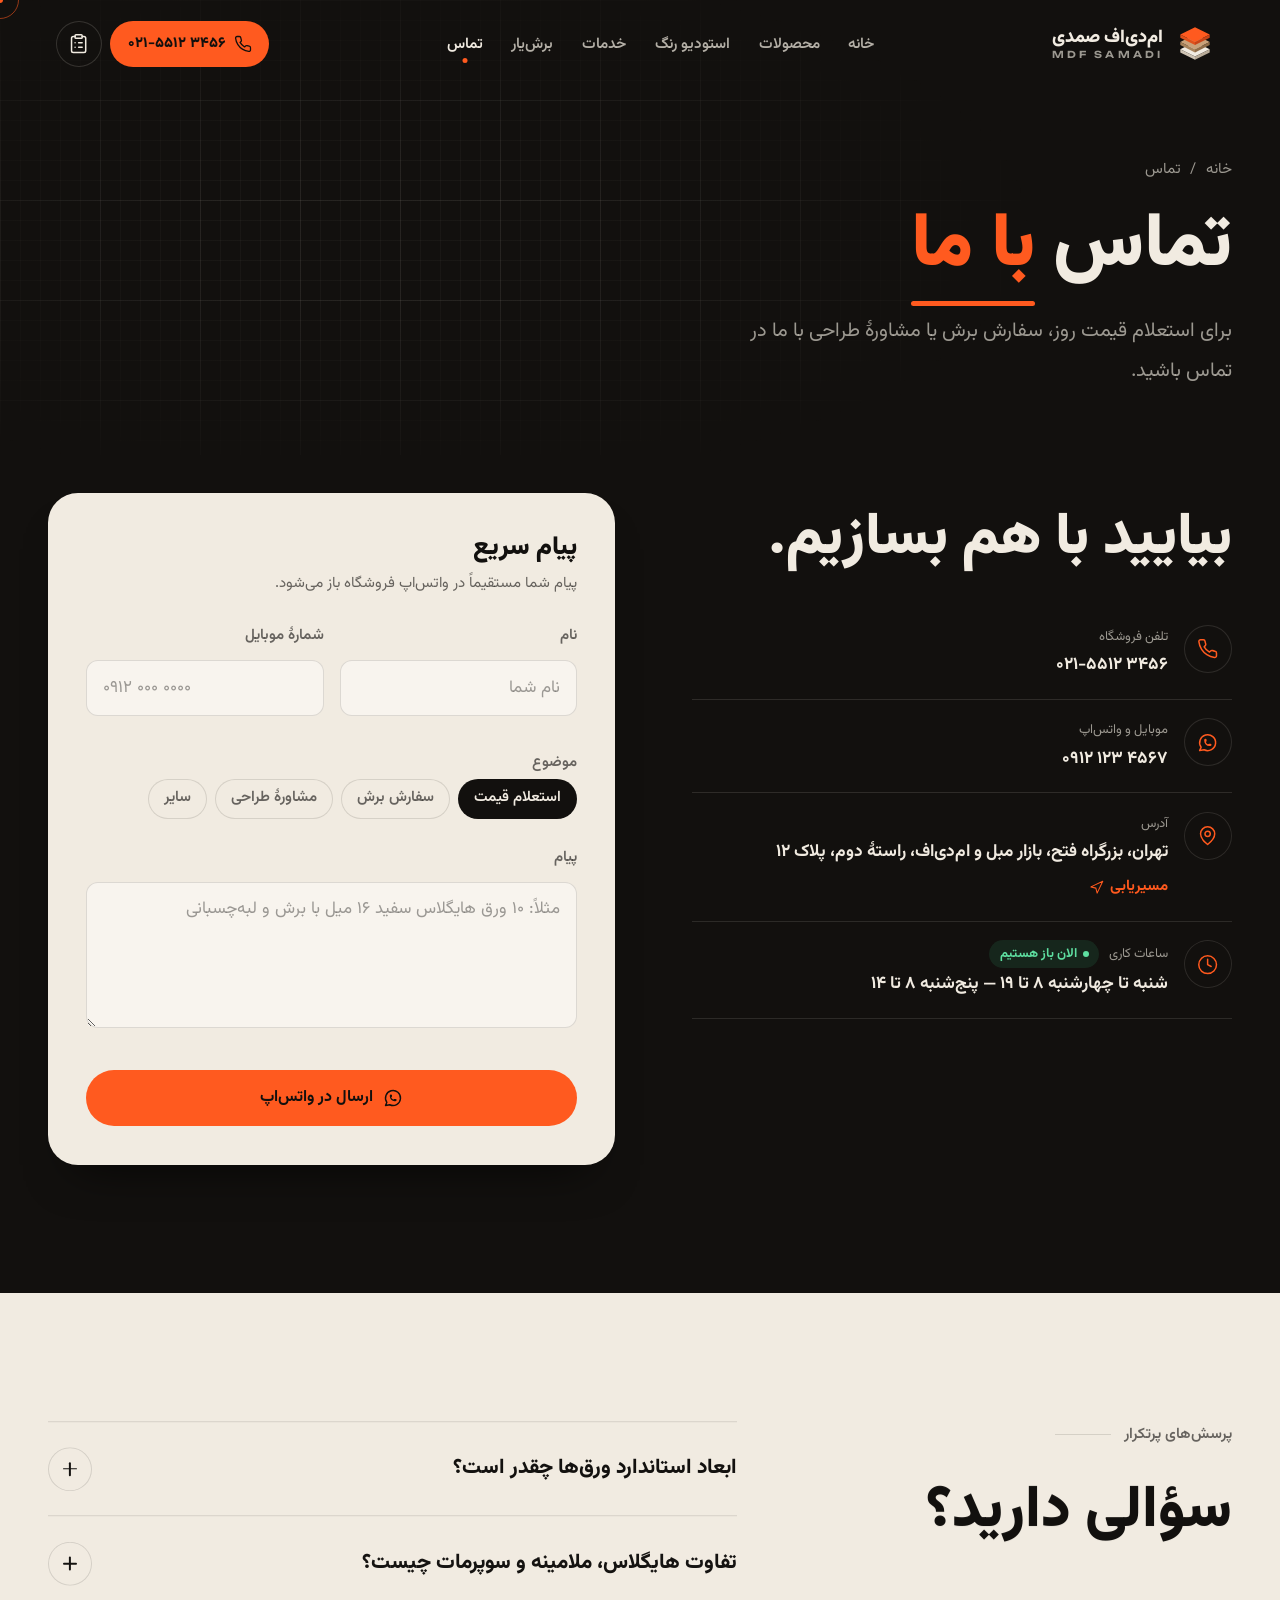
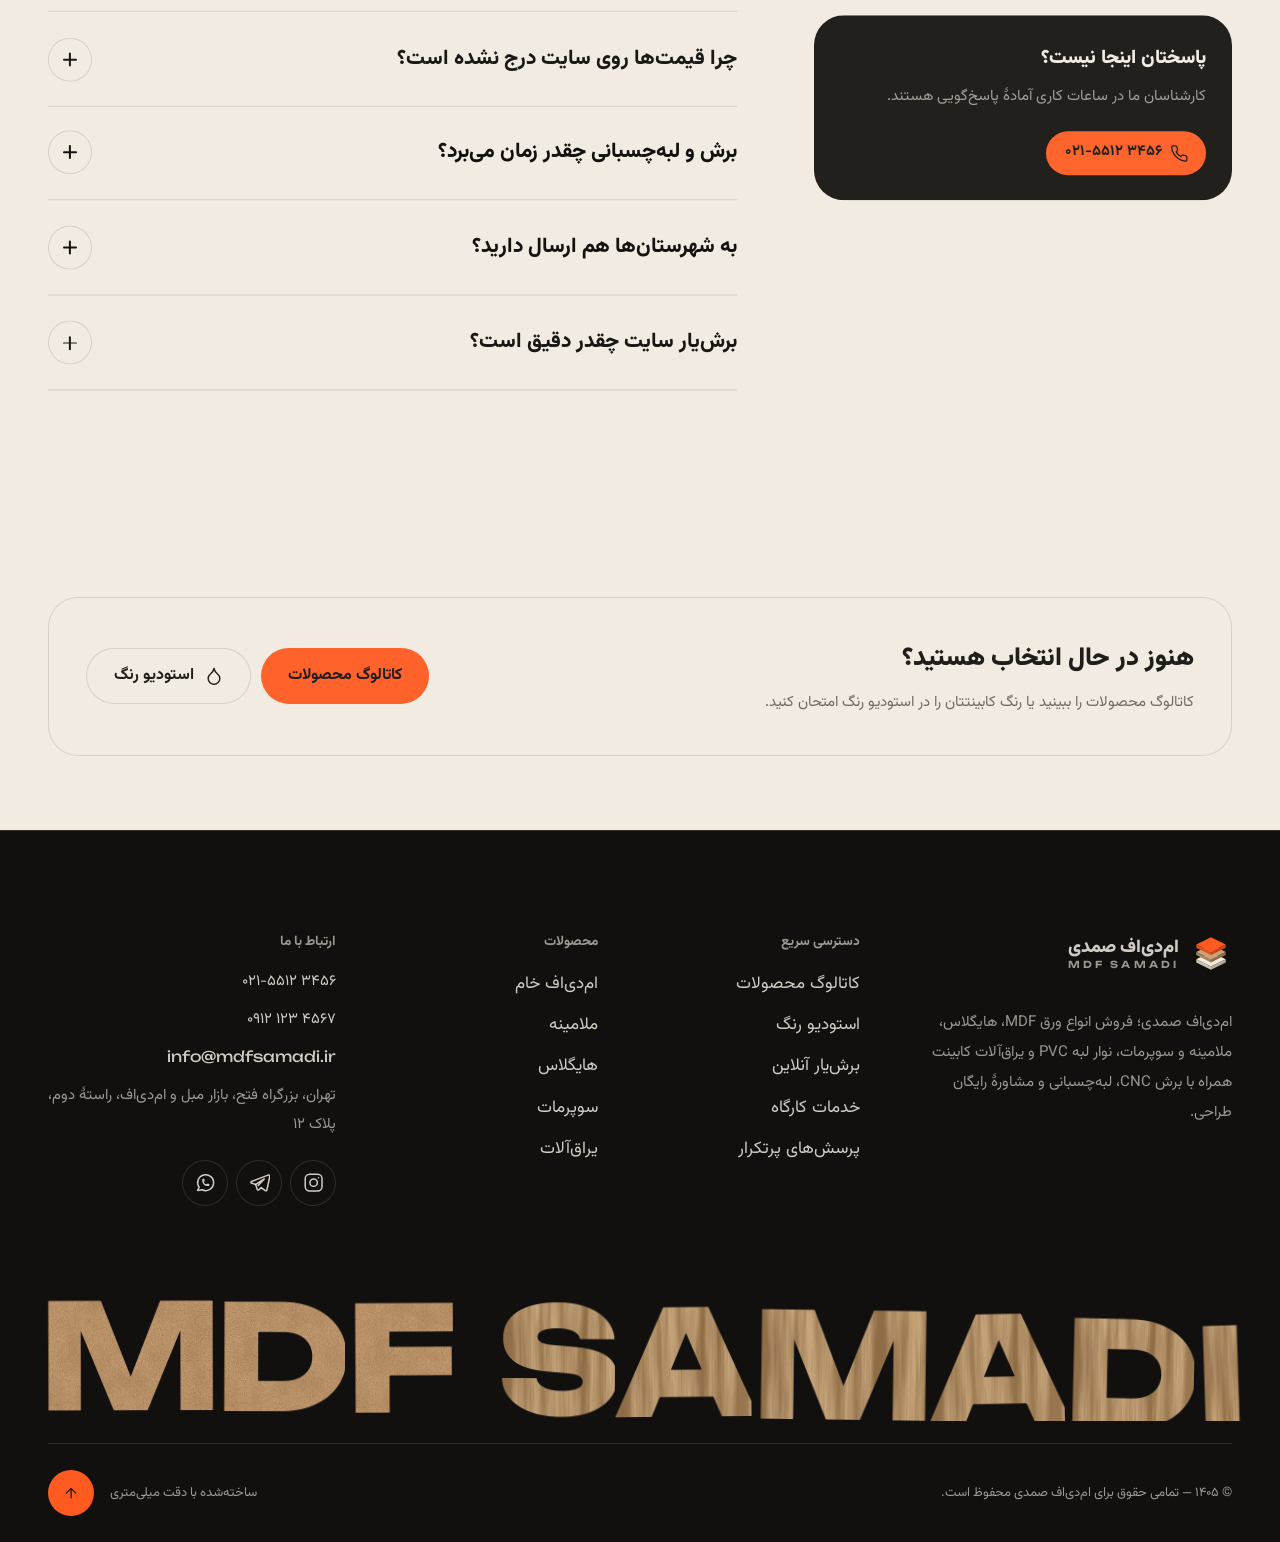
==== commit b4d1d3aa: "Deploy 490299a" ====
--- a/contact.html
+++ b/contact.html
@@ -13,11 +13,11 @@
   <meta property="og:title" content="تماس با ما — ام‌دی‌اف صمدی" />
   <meta property="og:description" content="تلفن، واتس‌اپ، آدرس و ساعات کاری ام‌دی‌اف صمدی و پاسخ پرسش‌های پرتکرار." />
   <script>document.documentElement.classList.add('js');</script>
-  <script type="module" crossorigin src="./assets/contact-D_LdfsLS.js"></script>
-  <link rel="modulepreload" crossorigin href="./assets/common-C6cL1bQ_.js">
-  <link rel="modulepreload" crossorigin href="./assets/page-hero-Crbu9pID.js">
-  <link rel="stylesheet" crossorigin href="./assets/common-DgY6iSA4.css">
-  <link rel="stylesheet" crossorigin href="./assets/contact-29B3rW-O.css">
+  <script type="module" crossorigin src="./assets/contact-DC0sadMn.js"></script>
+  <link rel="modulepreload" crossorigin href="./assets/common-CrWRwDEf.js">
+  <link rel="modulepreload" crossorigin href="./assets/page-hero-Ds1T5tcO.js">
+  <link rel="stylesheet" crossorigin href="./assets/common-CiCb-Ah-.css">
+  <link rel="stylesheet" crossorigin href="./assets/contact-DMX3_AOG.css">
 </head>
 <body data-page="contact">
   <svg xmlns="http://www.w3.org/2000/svg" width="0" height="0" style="position:absolute" aria-hidden="true" focusable="false">
@@ -54,6 +54,8 @@
   <symbol id="i-edge" viewBox="0 0 24 24"><rect x="3" y="5" width="18" height="14" rx="2"/><path d="M3 9.5h18" stroke-width="3"/></symbol>
   <symbol id="i-sheet" viewBox="0 0 24 24"><path d="M12 3 21 7.5 12 12 3 7.5Z"/><path d="m3 12 9 4.5 9-4.5"/><path d="m3 16.5 9 4.5 9-4.5"/></symbol>
   <symbol id="i-info" viewBox="0 0 24 24"><circle cx="12" cy="12" r="10"/><path d="M12 16v-4M12 8h.01"/></symbol>
+  <symbol id="i-chevron" viewBox="0 0 24 24"><path d="m6 9 6 6 6-6"/></symbol>
+  <symbol id="i-sort" viewBox="0 0 24 24"><path d="m3 16 4 4 4-4M7 20V4M21 8l-4-4-4 4M17 4v16"/></symbol>
   <symbol id="i-rotate" viewBox="0 0 24 24"><path d="M21 12a9 9 0 1 1-9-9c2.52 0 4.93 1 6.74 2.74L21 8"/><path d="M21 3v5h-5"/></symbol>
 </svg>
 
@@ -109,19 +111,36 @@
 </header>
 
 <div class="mobile-menu" id="mobile-menu" data-mobile-menu inert>
-  <nav class="mm-nav" aria-label="منوی موبایل">
-    <ul>
-      <li><a href="./"><span class="mm-i">۰۱</span>خانه</a></li>
-      <li><a href="./products.html"><span class="mm-i">۰۲</span>محصولات</a></li>
-      <li><a href="./studio.html"><span class="mm-i">۰۳</span>استودیو رنگ</a></li>
-      <li><a href="./services.html"><span class="mm-i">۰۴</span>خدمات</a></li>
-      <li><a href="./planner.html"><span class="mm-i">۰۵</span>برش‌یار</a></li>
-      <li><a href="./contact.html"><span class="mm-i">۰۶</span>تماس</a></li>
-    </ul>
-  </nav>
-  <div class="mm-foot">
-    <a href="tel:+982155123456" dir="ltr">۰۲۱-۵۵۱۲ ۳۴۵۶</a>
-    <span>شنبه تا چهارشنبه ۸ تا ۱۹ — پنج‌شنبه ۸ تا ۱۴</span>
+  <div class="mm-inner">
+    <p class="mm-label">منوی سایت</p>
+    <nav class="mm-nav" aria-label="منوی موبایل">
+      <ul>
+        <li><a class="mm-link" href="./" data-nav="home"><span class="mm-i">۰۱</span><span class="mm-text"><b>خانه</b><small>صفحهٔ اصلی فروشگاه</small></span><svg class="icon mm-go" aria-hidden="true"><use href="#i-arrow"/></svg></a></li>
+        <li><a class="mm-link" href="./products.html" data-nav="products"><span class="mm-i">۰۲</span><span class="mm-text"><b>محصولات</b><small>ورق، روکش، نوار لبه و یراق</small></span><svg class="icon mm-go" aria-hidden="true"><use href="#i-arrow"/></svg></a></li>
+        <li><a class="mm-link" href="./studio.html" data-nav="studio"><span class="mm-i">۰۳</span><span class="mm-text"><b>استودیو رنگ</b><small>رنگ کابینتتان را امتحان کنید</small></span><svg class="icon mm-go" aria-hidden="true"><use href="#i-arrow"/></svg></a></li>
+        <li><a class="mm-link" href="./services.html" data-nav="services"><span class="mm-i">۰۴</span><span class="mm-text"><b>خدمات</b><small>برش CNC، فرز و لبه‌چسبانی</small></span><svg class="icon mm-go" aria-hidden="true"><use href="#i-arrow"/></svg></a></li>
+        <li><a class="mm-link" href="./planner.html" data-nav="planner"><span class="mm-i">۰۵</span><span class="mm-text"><b>برش‌یار</b><small>محاسبهٔ آنلاین تعداد ورق</small></span><svg class="icon mm-go" aria-hidden="true"><use href="#i-arrow"/></svg></a></li>
+        <li><a class="mm-link" href="./contact.html" data-nav="contact"><span class="mm-i">۰۶</span><span class="mm-text"><b>تماس</b><small>آدرس، ساعات کاری و پرسش‌ها</small></span><svg class="icon mm-go" aria-hidden="true"><use href="#i-arrow"/></svg></a></li>
+      </ul>
+    </nav>
+
+    <div class="mm-bottom">
+      <div class="mm-actions">
+        <a class="btn btn-primary" href="tel:+982155123456"><svg class="icon"><use href="#i-phone"/></svg><span>تماس تلفنی</span></a>
+        <a class="btn btn-ghost" href="https://wa.me/989121234567" target="_blank" rel="noopener"><svg class="icon"><use href="#i-whatsapp"/></svg><span>واتس‌اپ</span></a>
+      </div>
+      <div class="mm-meta">
+        <div class="mm-hours">
+          <svg class="icon" aria-hidden="true"><use href="#i-clock"/></svg>
+          <span>شنبه تا چهارشنبه ۸ تا ۱۹ — پنج‌شنبه ۸ تا ۱۴</span>
+        </div>
+        <span class="open-badge" data-menu-open hidden></span>
+        <div class="mm-socials">
+          <a class="icon-btn" href="https://instagram.com/mdf.samadi" target="_blank" rel="noopener" aria-label="اینستاگرام"><svg class="icon"><use href="#i-instagram"/></svg></a>
+          <a class="icon-btn" href="https://t.me/mdf_samadi" target="_blank" rel="noopener" aria-label="تلگرام"><svg class="icon"><use href="#i-telegram"/></svg></a>
+        </div>
+      </div>
+    </div>
   </div>
 </div>
 
--- a/assets/common-CiCb-Ah-.css
+++ b/assets/common-CiCb-Ah-.css
@@ -0,0 +1 @@
+@font-face{font-family:Vazirmatn Variable;font-style:normal;font-display:swap;font-weight:100 900;src:url(./vazirmatn-arabic-wght-normal-Cafbb7Zc.woff2)format("woff2-variations");unicode-range:U+6??,U+750-77F,U+870-88E,U+890-891,U+897-8E1,U+8E3-8FF,U+200C-200E,U+2010-2011,U+204F,U+2E41,U+FB50-FDFF,U+FE70-FE74,U+FE76-FEFC,U+102E0-102FB,U+10E60-10E7E,U+10EC2-10EC4,U+10EFC-10EFF,U+1EE00-1EE03,U+1EE05-1EE1F,U+1EE21-1EE22,U+1EE24,U+1EE27,U+1EE29-1EE32,U+1EE34-1EE37,U+1EE39,U+1EE3B,U+1EE42,U+1EE47,U+1EE49,U+1EE4B,U+1EE4D-1EE4F,U+1EE51-1EE52,U+1EE54,U+1EE57,U+1EE59,U+1EE5B,U+1EE5D,U+1EE5F,U+1EE61-1EE62,U+1EE64,U+1EE67-1EE6A,U+1EE6C-1EE72,U+1EE74-1EE77,U+1EE79-1EE7C,U+1EE7E,U+1EE80-1EE89,U+1EE8B-1EE9B,U+1EEA1-1EEA3,U+1EEA5-1EEA9,U+1EEAB-1EEBB,U+1EEF0-1EEF1}@font-face{font-family:Vazirmatn Variable;font-style:normal;font-display:swap;font-weight:100 900;src:url(./vazirmatn-latin-ext-wght-normal-tDTa1Fj6.woff2)format("woff2-variations");unicode-range:U+100-2BA,U+2BD-2C5,U+2C7-2CC,U+2CE-2D7,U+2DD-2FF,U+304,U+308,U+329,U+1D00-1DBF,U+1E00-1E9F,U+1EF2-1EFF,U+2020,U+20A0-20AB,U+20AD-20C0,U+2113,U+2C60-2C7F,U+A720-A7FF}@font-face{font-family:Vazirmatn Variable;font-style:normal;font-display:swap;font-weight:100 900;src:url(./vazirmatn-latin-wght-normal-BFexNX-K.woff2)format("woff2-variations");unicode-range:U+??,U+131,U+152-153,U+2BB-2BC,U+2C6,U+2DA,U+2DC,U+304,U+308,U+329,U+2000-206F,U+20AC,U+2122,U+2191,U+2193,U+2212,U+2215,U+FEFF,U+FFFD}@font-face{font-family:Unbounded Variable;font-style:normal;font-display:swap;font-weight:200 900;src:url([data-uri])format("woff2-variations");unicode-range:U+460-52F,U+1C80-1C8A,U+20B4,U+2DE0-2DFF,U+A640-A69F,U+FE2E-FE2F}@font-face{font-family:Unbounded Variable;font-style:normal;font-display:swap;font-weight:200 900;src:url(./unbounded-cyrillic-wght-normal-C627f1f8.woff2)format("woff2-variations");unicode-range:U+301,U+400-45F,U+490-491,U+4B0-4B1,U+2116}@font-face{font-family:Unbounded Variable;font-style:normal;font-display:swap;font-weight:200 900;src:url(./unbounded-vietnamese-wght-normal-rat7GD3o.woff2)format("woff2-variations");unicode-range:U+102-103,U+110-111,U+128-129,U+168-169,U+1A0-1A1,U+1AF-1B0,U+300-301,U+303-304,U+308-309,U+323,U+329,U+1EA0-1EF9,U+20AB}@font-face{font-family:Unbounded Variable;font-style:normal;font-display:swap;font-weight:200 900;src:url(./unbounded-latin-ext-wght-normal-D6H-S6MW.woff2)format("woff2-variations");unicode-range:U+100-2BA,U+2BD-2C5,U+2C7-2CC,U+2CE-2D7,U+2DD-2FF,U+304,U+308,U+329,U+1D00-1DBF,U+1E00-1E9F,U+1EF2-1EFF,U+2020,U+20A0-20AB,U+20AD-20C0,U+2113,U+2C60-2C7F,U+A720-A7FF}@font-face{font-family:Unbounded Variable;font-style:normal;font-display:swap;font-weight:200 900;src:url(./unbounded-latin-wght-normal-D5afBTBx.woff2)format("woff2-variations");unicode-range:U+??,U+131,U+152-153,U+2BB-2BC,U+2C6,U+2DA,U+2DC,U+304,U+308,U+329,U+2000-206F,U+20AC,U+2122,U+2191,U+2193,U+2212,U+2215,U+FEFF,U+FFFD}:root{--ink:#12100e;--ink-2:#1b1815;--ink-3:#25211d;--ink-4:#342f29;--paper:#f1ebe1;--paper-2:#e7dfd2;--paper-3:#d8cdbc;--mdf:#c9a27a;--mdf-2:#a8835b;--mdf-3:#7d5f40;--core:#b48c62;--laser:#ff5a1f;--laser-2:#ff8a4c;--laser-glow:#ff5a1f73;--ok:#46c98a;--danger:#e5484d;--mute-dark:#f1ebe19e;--mute-light:#12100e9e;--line-dark:#f1ebe11f;--line-light:#12100e1f;--ff:"Vazirmatn Variable", Vazirmatn, Tahoma, sans-serif;--ff-latin:"Unbounded Variable", "Vazirmatn Variable", sans-serif;--fs-xs:.8125rem;--fs-sm:.9375rem;--fs-base:1.0625rem;--fs-lg:clamp(1.07rem, 1rem + .35vw, 1.25rem);--fs-h3:clamp(1.2rem, 1.05rem + .6vw, 1.55rem);--fs-h2:clamp(2rem, 1.25rem + 3vw, 4.1rem);--fs-h1:clamp(2.5rem, 1.1rem + 4.5vw, 6.2rem);--container:1320px;--gutter:clamp(16px, 4vw, 48px);--header-h:84px;--radius-sm:12px;--radius:20px;--radius-lg:30px;--ease-out:cubic-bezier(.16, 1, .3, 1);--ease-in-out:cubic-bezier(.65, 0, .35, 1)}.theme-dark{--bg:var(--ink);--bg-2:var(--ink-2);--fg:var(--paper);--mute:var(--mute-dark);--line:var(--line-dark);--card:var(--ink-2);--card-2:var(--ink-3);background:var(--bg);color:var(--fg)}.theme-light{--bg:var(--paper);--bg-2:var(--paper-2);--fg:var(--ink);--mute:var(--mute-light);--line:var(--line-light);--card:#f8f4ee;--card-2:var(--paper-2);background:var(--bg);color:var(--fg)}*,:before,:after{box-sizing:border-box}html{-webkit-text-size-adjust:100%;-moz-text-size-adjust:100%;text-size-adjust:100%;scroll-padding-top:calc(var(--header-h) + 12px);overflow-x:clip}body{--bg:var(--ink);--fg:var(--paper);--mute:var(--mute-dark);--line:var(--line-dark);min-height:100vh;font-family:var(--ff);font-size:var(--fs-base);background:var(--ink);color:var(--paper);-webkit-font-smoothing:antialiased;-moz-osx-font-smoothing:grayscale;margin:0;line-height:1.9;overflow-x:clip}img,svg,video,canvas{max-width:100%;display:block}h1,h2,h3,h4{margin:0;font-weight:800;line-height:1.3}p,ul,ol,dl,dd,figure,fieldset{margin:0}ul,ol{padding:0;list-style:none}fieldset{border:0;min-width:0;padding:0}legend{padding:0}a{color:inherit;text-decoration:none}button{font:inherit;color:inherit;cursor:pointer;background:0 0;border:0;padding:0}input,select,textarea{font:inherit;color:inherit}small{font-size:.82em}[hidden]{display:none!important}:focus-visible{outline:2px solid var(--laser);outline-offset:3px}::selection{background:var(--laser);color:var(--ink)}html.scroll-locked,html.scroll-locked body{overflow:hidden}.container{width:min(100% - 2 * var(--gutter), var(--container));margin-inline-start:auto;margin-inline-end:auto}.latin{font-family:var(--ff-latin);direction:ltr;unicode-bidi:isolate}.visually-hidden{clip:rect(0 0 0 0);white-space:nowrap;border:0;width:1px;height:1px;margin:-1px;padding:0;overflow:hidden;position:absolute!important}.skip-link{z-index:10000;background:var(--laser);color:var(--ink);transition:transform .3s var(--ease-out);border-radius:999px;padding:.6rem 1.1rem;font-weight:700;position:fixed;top:12px;right:12px;transform:translateY(-200%)}.skip-link:focus{transform:none}.icon{fill:none;stroke:currentColor;stroke-width:1.7px;stroke-linecap:round;stroke-linejoin:round;flex-shrink:0;width:1.25em;height:1.25em}.w{vertical-align:top;margin:-.08em -.02em -.16em;padding:.08em .02em .16em;display:inline-block;overflow:hidden}.w-inner{display:inline-block}@media (prefers-reduced-motion:reduce){*,:before,:after{scroll-behavior:auto!important;transition-duration:.001ms!important;animation-duration:.001ms!important;animation-iteration-count:1!important}}.btn{--btn-bg:transparent;--btn-fg:var(--fg);--btn-fill:var(--fg);--btn-fill-fg:var(--bg);isolation:isolate;background:var(--btn-bg);min-height:56px;color:var(--btn-fg);white-space:nowrap;transition:color .45s var(--ease-out), box-shadow .45s var(--ease-out);-webkit-tap-highlight-color:transparent;border-radius:999px;justify-content:center;align-items:center;gap:.65rem;padding:0 1.7rem;font-size:1rem;font-weight:700;line-height:1;display:inline-flex;position:relative;overflow:hidden}.btn:before{content:"";z-index:-1;border-radius:inherit;background:var(--btn-fill);clip-path:circle(0% at var(--hx,50%) var(--hy,120%));transition:clip-path .6s var(--ease-out);position:absolute;top:0;bottom:0;left:0;right:0}.btn:hover:before{clip-path:circle(150% at var(--hx,50%) var(--hy,120%))}.btn:focus-visible:before{clip-path:circle(150% at var(--hx,50%) var(--hy,120%))}.btn:hover{color:var(--btn-fill-fg)}.btn:focus-visible{color:var(--btn-fill-fg)}.btn:active{transform:scale(.98)}.btn-primary{--btn-bg:var(--laser);--btn-fg:var(--ink);--btn-fill:var(--paper);--btn-fill-fg:var(--ink)}.theme-light .btn-primary{--btn-fill:var(--ink);--btn-fill-fg:var(--paper)}.btn-dark{--btn-bg:var(--ink);--btn-fg:var(--paper);--btn-fill:var(--laser);--btn-fill-fg:var(--ink)}.btn-ghost{box-shadow:inset 0 0 0 1px var(--line)}.btn-ghost:hover{box-shadow:inset 0 0 0 1px #0000}.btn-sm{gap:.5rem;min-height:44px;padding:0 1.15rem;font-size:.92rem}.btn-block{width:100%}.btn-icon{background:var(--ink);width:36px;height:36px;color:var(--paper);border-radius:50%;place-items:center;margin-inline-end:-1.05rem;display:grid;overflow:hidden}.btn:hover .btn-icon .icon{animation:arrow-through .7s var(--ease-out)}@keyframes arrow-through{0%{transform:translate(0)}45%{transform:translate(-160%)}46%{transform:translate(160%)}to{transform:translate(0)}}.btn[disabled]{opacity:.45;pointer-events:none}@media (max-width:560px){.btn{white-space:normal;text-align:center;padding-block-start:.5rem;padding-block-end:.5rem;line-height:1.5}.pr-actions .btn,.drawer-actions .btn-primary{flex:100%}}.icon-btn{width:46px;height:46px;box-shadow:inset 0 0 0 1px var(--line);border-radius:50%;place-items:center;transition:background .35s,color .35s,box-shadow .35s;display:grid;position:relative}.icon-btn:hover{background:var(--fg);color:var(--bg);box-shadow:inset 0 0 0 1px var(--fg)}.link-arrow{color:var(--laser);font-weight:700;font-size:var(--fs-sm);align-items:center;gap:.35rem;margin-top:.35rem;display:inline-flex}.link-arrow .icon{width:1em;height:1em;transition:transform .4s var(--ease-out)}.link-arrow:hover .icon{transform:translate(-3px,-3px)}.open-badge{color:#5fe0a2;white-space:nowrap;background:#46c98a1f;border-radius:999px;align-items:center;gap:.4rem;padding:.1rem .65rem;font-weight:700;display:inline-flex}.open-badge:before{content:"";background:currentColor;border-radius:50%;width:6px;height:6px;animation:2s infinite pulse-ok}.open-badge.is-closed{color:#ff8b8f;background:#e5484d21}@keyframes pulse-ok{50%{opacity:.35}}.accent{color:var(--laser);font-style:normal;position:relative}.accent:after{content:"";transform-origin:100%;height:.07em;transform:scaleX(var(--u,1));background:currentColor;border-radius:1em;position:absolute;bottom:-.02em;left:0;right:0}.js .accent:after{transform:scaleX(var(--u,0))}.chips{flex-wrap:wrap;gap:.5rem;display:flex}.chip,.chip-radio span{height:40px;box-shadow:inset 0 0 0 1px var(--line);color:var(--mute);font-size:var(--fs-sm);white-space:nowrap;cursor:pointer;border-radius:999px;align-items:center;gap:.4rem;padding:0 1rem;font-weight:600;transition:color .3s,background .3s,box-shadow .3s;display:inline-flex}.chip:hover,.chip-radio:hover span{color:var(--fg);box-shadow:inset 0 0 0 1px var(--fg)}.chip[aria-pressed=true],.chip-radio input:checked+span{background:var(--fg);color:var(--bg);box-shadow:none}.chip-radio input{opacity:0;pointer-events:none;position:absolute}.chip-radio input:focus-visible+span{outline:2px solid var(--laser);outline-offset:2px}.chip .count{opacity:.55;font-size:.75rem}.section-head{gap:1.1rem;margin-bottom:clamp(2.5rem,5vw,4.5rem);display:grid}.section-head--split{grid-template-columns:minmax(0,1.35fr) minmax(0,1fr);align-items:end;gap:1.1rem clamp(2rem,5vw,5rem)}.sh-index{color:var(--mute);font-size:var(--fs-sm);align-items:center;gap:.8rem;font-weight:600;display:flex}.sh-index:after{content:"";background:var(--line);width:56px;height:1px}.sh-num{min-width:2.4em;height:2.4em;box-shadow:inset 0 0 0 1px var(--laser);color:var(--laser);border-radius:50%;place-items:center;font-size:.85rem;font-weight:800;display:grid}.sh-title{font-size:var(--fs-h2);max-width:15ch;margin-top:.6rem;font-weight:900;line-height:1.22}.sh-lead{max-width:50ch;color:var(--mute);font-size:var(--fs-lg);line-height:1.95}@media (max-width:960px){.section-head--split{grid-template-columns:1fr}}.field{align-content:start;gap:.45rem;display:grid}.field>label,.field>legend{font-size:var(--fs-sm);color:var(--mute);margin-bottom:.1rem;font-weight:600}.input{border-radius:var(--radius-sm);border:1px solid var(--line);background:var(--card);width:100%;min-height:52px;color:var(--fg);padding:.7rem 1rem;transition:border-color .3s,box-shadow .3s,background .3s}.input::placeholder{color:var(--mute);opacity:.65}.input:hover{border-color:color-mix(in srgb, var(--fg) 30%, transparent)}.input:focus{border-color:var(--laser);outline:none;box-shadow:0 0 0 4px #ff5a1f29}.input[aria-invalid=true]{border-color:var(--danger);box-shadow:0 0 0 4px #e5484d1f}.input-sm{min-height:44px;font-size:var(--fs-sm);padding-block-start:.4rem;padding-block-end:.4rem}select.input{-webkit-appearance:none;appearance:none;cursor:pointer;background-image:url("data:image/svg+xml,%3Csvg xmlns='http://www.w3.org/2000/svg' viewBox='0 0 24 24' fill='none' stroke='%23888' stroke-width='2' stroke-linecap='round'%3E%3Cpath d='m6 9 6 6 6-6'/%3E%3C/svg%3E");background-position:.9rem;background-repeat:no-repeat;background-size:18px;padding-left:2.6rem}textarea.input{resize:vertical;min-height:120px;line-height:1.8}.field-error{min-height:1.2em;font-size:var(--fs-xs);color:var(--danger)}.form-row{grid-template-columns:1fr 1fr;gap:.8rem;display:grid}.switch{font-size:var(--fs-sm);cursor:pointer;-webkit-user-select:none;user-select:none;align-items:center;gap:.75rem;font-weight:600;display:flex}.switch small{color:var(--mute);font-weight:400}.switch input{opacity:0;pointer-events:none;position:absolute}.switch-ui{background:var(--paper-3);border-radius:999px;flex:none;width:48px;height:28px;transition:background .35s;position:relative}.switch-ui:after{content:"";width:22px;height:22px;transition:transform .45s var(--ease-out);background:#fff;border-radius:50%;position:absolute;top:3px;right:3px;box-shadow:0 2px 6px #0003}.switch input:checked+.switch-ui{background:var(--laser)}.switch input:checked+.switch-ui:after{transform:translate(-20px)}.switch input:focus-visible+.switch-ui{outline:2px solid var(--laser);outline-offset:3px}.qty{box-shadow:inset 0 0 0 1px var(--line);border-radius:999px;align-items:center;gap:.25rem;padding:4px;display:inline-flex}.qty-btn{border-radius:50%;place-items:center;width:34px;height:34px;transition:background .3s,color .3s;display:grid}.qty-btn:hover{background:var(--fg);color:var(--bg)}.qty-btn .icon{width:16px;height:16px}.qty output{text-align:center;min-width:2ch;font-weight:800}.qty-unit{font-size:var(--fs-xs);color:var(--mute);padding-inline-start:.2rem;padding-inline-end:.6rem}.dd{min-width:0;position:relative}.dd-btn{width:100%;height:52px;color:var(--ink);box-shadow:inset 0 0 0 1px var(--line-light);text-align:start;-webkit-tap-highlight-color:transparent;background:#fff;border-radius:16px;align-items:center;gap:.6rem;padding-inline-start:.5rem;padding-inline-end:.85rem;transition:box-shadow .3s,background .3s;display:flex}.dd-btn:hover{box-shadow:inset 0 0 0 1px #12100e4d}.dd-btn[aria-expanded=true]{box-shadow:inset 0 0 0 1.5px var(--ink)}.dd.is-set .dd-btn{box-shadow:inset 0 0 0 1.5px var(--laser);background:#fff6f0}.dd-ico{background:var(--paper-2);border-radius:11px;flex:0 0 36px;place-items:center;height:36px;transition:background .3s;display:grid}.dd.is-set .dd-ico{background:var(--laser)}.dd-ico .icon{width:18px;height:18px}.dd-text{flex:1;min-width:0;line-height:1.35;display:grid}.dd-text small{color:var(--mute-light);font-size:.7rem;font-weight:600}.dd-text b{white-space:nowrap;text-overflow:ellipsis;font-size:.9rem;font-weight:800;overflow:hidden}.dd-chev{color:var(--mute-light);transition:transform .4s var(--ease-out);display:grid}.dd-chev .icon{width:18px;height:18px}.dd-btn[aria-expanded=true] .dd-chev{transform:rotate(180deg)}.dd-backdrop{z-index:2090;background:#0a090880;position:fixed;top:0;bottom:0;left:0;right:0}.dd-panel{--fg:var(--ink);--mute:var(--mute-light);--line:var(--line-light);z-index:2100;color:var(--ink);overscroll-behavior:contain;background:#fff;border-radius:20px;padding:.45rem;position:fixed;overflow-y:auto;box-shadow:0 24px 48px -18px #12100e66,0 0 0 1px #12100e12}.dd-sheet-head{display:none}.dd-list{gap:2px;display:grid}.dd-opt{cursor:pointer;border-radius:13px;align-items:center;gap:.7rem;padding:.6rem .7rem;font-size:.95rem;font-weight:600;transition:background .2s,color .2s;display:flex}.dd-opt:hover{background:var(--paper);outline:none}.dd-opt:focus-visible{background:var(--paper);outline:none}.dd-opt:focus-visible{box-shadow:inset 0 0 0 2px var(--laser)}.dd-opt[aria-selected=true]{background:var(--ink);color:var(--paper)}.dd-opt-label{flex:1}.dd-swatch{border-radius:9px;flex:0 0 28px;height:28px;box-shadow:inset 0 0 0 1px #0000001f}.dd-opt-ico{background:var(--paper-2);height:28px;color:var(--ink);border-radius:9px;flex:0 0 28px;place-items:center;display:grid}.dd-opt-ico .icon{width:16px;height:16px}.dd-check{opacity:0;color:var(--laser);display:grid}.dd-check .icon{stroke-width:2.6px;width:18px;height:18px}.dd-opt[aria-selected=true] .dd-check{opacity:1}.dd-panel--grid .dd-list{grid-template-columns:repeat(4,1fr);gap:6px}.dd-panel--grid .dd-opt{text-align:center;background:var(--paper);justify-content:center;padding:.7rem .3rem;font-weight:800}.dd-panel--grid .dd-opt:first-child{grid-column:1/-1}.dd-panel--grid .dd-check{display:none}.dd-panel--grid .dd-opt-label{flex:0 auto}.dd-panel--grid .dd-opt[aria-selected=true]{background:var(--ink)}.dd-panel.is-sheet{width:auto;max-height:75vh;padding:.5rem 1rem max(1.1rem, env(safe-area-inset-bottom));border-radius:26px 26px 0 0;top:auto;bottom:0;left:0;right:0}.dd-panel.is-sheet .dd-sheet-head{justify-items:center;gap:.7rem;padding:.2rem 0 .9rem;display:grid}.dd-handle{background:var(--paper-3);border-radius:3px;width:42px;height:5px}.dd-sheet-head strong{font-size:1.05rem;font-weight:900}.dd-panel.is-sheet .dd-opt{padding:.85rem .9rem;font-size:1rem}.dd-panel.is-sheet.dd-panel--grid .dd-opt{padding:.9rem .3rem}.preloader{z-index:9900;animation:0s 7s forwards preloader-failsafe;position:fixed;top:0;bottom:0;left:0;right:0}@keyframes preloader-failsafe{to{visibility:hidden}}.pl-half{background:var(--ink);height:50%;position:absolute;left:0;right:0;overflow:hidden}.pl-top{top:0}.pl-bottom{bottom:0}.pl-inner{height:100vh;place-items:center;height:100dvh;display:grid;position:absolute;left:0;right:0}.pl-top .pl-inner{top:0}.pl-bottom .pl-inner{bottom:0}.pl-word{font-family:var(--ff-latin);letter-spacing:-.03em;white-space:nowrap;direction:ltr;font-size:clamp(2.4rem,10vw,9.5rem);font-weight:800;line-height:1;position:relative}.pl-outline{color:#0000;-webkit-text-stroke:1px #f1ebe138}.pl-fill{color:var(--paper);clip-path:inset(0 calc(100% - var(--pl,0) * 1%) 0 0);position:absolute;top:0;bottom:0;left:0;right:0}.pl-laser{height:2px;width:calc(var(--pl,0) * 1%);background:linear-gradient(to left, #ff5a1f4d, var(--laser));box-shadow:0 0 14px 2px var(--laser-glow);margin-top:-1px;position:absolute;top:50%;right:0}.pl-laser:after{content:"";width:12px;height:12px;box-shadow:0 0 18px 6px var(--laser), 0 0 40px 14px #ff5a1f59;background:#fff;border-radius:50%;margin-top:-6px;position:absolute;top:50%;left:-6px}.pl-meta{bottom:max(28px, env(safe-area-inset-bottom));left:var(--gutter);right:var(--gutter);color:var(--mute-dark);letter-spacing:.18em;justify-content:space-between;align-items:baseline;font-size:.72rem;display:flex;position:absolute}.pl-count{font-family:var(--ff);letter-spacing:0;color:var(--paper);font-size:clamp(1.4rem,3vw,2.2rem);font-weight:800}.cursor{display:none}html.has-cursor .cursor{display:block}html.has-cursor body,html.has-cursor a,html.has-cursor button,html.has-cursor [data-cursor],html.has-cursor label{cursor:none}.cursor-dot,.cursor-ring{z-index:9800;pointer-events:none;border-radius:50%;position:fixed;top:0;left:0}.cursor-dot{background:var(--laser);width:6px;height:6px;margin:-3px 0 0 -3px}.cursor-ring{width:38px;height:38px;transition:width .4s var(--ease-out), height .4s var(--ease-out), margin .4s var(--ease-out), background .4s, border-color .4s, opacity .3s;border:1px solid #ff5a1f8c;place-items:center;margin:-19px 0 0 -19px;display:grid}.cursor-ring span{color:var(--ink);opacity:0;transition:opacity .3s, transform .4s var(--ease-out);white-space:nowrap;font-size:.78rem;font-weight:800;transform:scale(.5)}.cursor.is-hover .cursor-ring{background:#ff5a1f1a;width:60px;height:60px;margin:-30px 0 0 -30px}.cursor.is-label .cursor-ring{background:var(--laser);border-color:#0000;width:88px;height:88px;margin:-44px 0 0 -44px}.cursor.is-label .cursor-ring span{opacity:1;transform:none}.cursor.is-label .cursor-dot,.cursor.is-text .cursor-dot,.cursor.is-text .cursor-ring,.cursor.is-hidden .cursor-ring,.cursor.is-hidden .cursor-dot{opacity:0}.toasts{bottom:max(24px, env(safe-area-inset-bottom));z-index:9500;pointer-events:none;justify-items:center;gap:.5rem;width:max-content;max-width:calc(100vw - 32px);display:grid;position:fixed;left:50%;transform:translate(-50%)}.toast{background:var(--paper);color:var(--ink);font-size:var(--fs-sm);border-radius:999px;align-items:center;gap:.6rem;padding:.75rem 1.25rem;font-weight:700;display:flex;box-shadow:0 24px 48px -16px #0000008c,0 0 0 1px #12100e0f}.toast .icon{background:var(--laser);width:22px;height:22px;color:var(--ink);stroke-width:2.6px;border-radius:50%;padding:4px}.drawer{z-index:2000;position:fixed;top:0;bottom:0;left:0;right:0}.drawer-backdrop{-webkit-backdrop-filter:blur(4px);backdrop-filter:blur(4px);background:#0a090899;position:absolute;top:0;bottom:0;left:0;right:0}.drawer-panel{border-radius:var(--radius-lg);outline:none;flex-direction:column;width:min(460px,100% - 20px);display:flex;position:absolute;top:10px;bottom:10px;left:10px;overflow:hidden;box-shadow:0 20px 50px -16px #0000008c}.drawer-head{border-bottom:1px solid var(--line);justify-content:space-between;align-items:flex-start;gap:1rem;padding:1.5rem 1.5rem 1.2rem;display:flex}.drawer-head h2{font-size:1.45rem;font-weight:900}.drawer-head p{font-size:var(--fs-xs);color:var(--mute);margin-top:.3rem;line-height:1.8}.drawer-body{overscroll-behavior:contain;flex:1;padding:.75rem 1.5rem;overflow-y:auto}.inq-list{display:grid}.inq-item{border-bottom:1px solid var(--line);grid-template-columns:56px 1fr auto;align-items:center;gap:.9rem;padding:.9rem 0;display:grid}.inq-thumb{background:var(--paper-2);border-radius:12px;place-items:center;width:56px;height:56px;display:grid;overflow:hidden;box-shadow:inset 0 0 0 1px #00000014}.inq-thumb svg{width:80%}.inq-info strong{font-size:.95rem;line-height:1.5;display:block}.inq-info span{font-size:var(--fs-xs);color:var(--mute)}.inq-side{justify-items:end;gap:.35rem;display:grid}.inq-side .qty{padding:2px}.inq-side .qty-btn{width:28px;height:28px}.inq-remove{font-size:var(--fs-xs);color:var(--mute);align-items:center;gap:.25rem;display:inline-flex}.inq-remove:hover{color:var(--danger)}.inq-remove .icon{width:14px;height:14px}.inq-empty{text-align:center;justify-items:center;gap:.6rem;padding:3rem 1rem;display:grid}.inq-empty p{color:var(--mute);font-size:var(--fs-sm);max-width:30ch;margin-bottom:.8rem}.inq-empty-art{width:90px;height:80px;margin-bottom:.8rem;position:relative}.inq-empty-art i{background:var(--mdf);width:70px;height:36px;box-shadow:0 6px 0 var(--mdf-3);border-radius:6px;margin-left:-35px;position:absolute;left:50%;transform:rotateX(60deg)rotate(-45deg)}.inq-empty-art i:first-child{background:var(--paper-3);top:40px;box-shadow:0 6px #b8ab98}.inq-empty-art i:nth-child(2){top:22px}.inq-empty-art i:nth-child(3){background:var(--laser);animation:hover-sheet 2.6s var(--ease-in-out) infinite;top:4px;box-shadow:0 6px #c94417}@keyframes hover-sheet{50%{transform:translateY(-8px)rotateX(60deg)rotate(-45deg)}}.drawer-foot{border-top:1px solid var(--line);background:var(--bg-2);gap:.9rem;padding:1.2rem 1.5rem 1.5rem;display:grid}.drawer-foot .input{min-height:46px}.drawer-actions{gap:.6rem;display:flex}.drawer-actions .btn-primary{flex:1}.scroll-progress{z-index:1100;pointer-events:none;height:2px;position:fixed;top:0;left:0;right:0}.scroll-progress span{background:var(--laser);height:100%;box-shadow:0 0 10px var(--laser-glow);transform-origin:100%;will-change:transform;display:block;transform:scaleX(0)}.brand{flex-shrink:0;align-items:center;gap:.7rem;display:inline-flex}.brand-mark{width:42px;height:42px;overflow:visible}.brand-mark .bm-top,.brand-mark .bm-mid{transition:transform .6s var(--ease-out)}.brand:hover .bm-top{transform:translateY(-4px)}.brand:hover .bm-mid{transform:translateY(-2px)}.brand-text{line-height:1.15;display:grid}.brand-fa{font-size:1.12rem;font-weight:900}.brand-en{letter-spacing:.32em;color:var(--mute-dark);text-align:right;font-size:.6rem;font-weight:600}.site-header{z-index:1000;pointer-events:none;transition:transform .7s var(--ease-out);padding-top:12px;position:fixed;top:0;left:0;right:0}.site-header.is-hidden{transform:translateY(-130%)}.header-inner{pointer-events:auto;height:64px;color:var(--paper);border-radius:999px;justify-content:space-between;align-items:center;gap:1.25rem;padding-inline-start:16px;padding-inline-end:8px;transition:background .5s,box-shadow .5s;display:flex}.site-header.is-scrolled .header-inner,html.menu-open .header-inner{background:#181512f0;box-shadow:inset 0 0 0 1px #f1ebe114,0 12px 24px -16px #0009}html.menu-open .header-inner{box-shadow:none;background:0 0}.main-nav ul{align-items:center;gap:.1rem;display:flex}.main-nav a{color:#f1ebe1b8;border-radius:999px;padding:.45rem .85rem;font-size:.95rem;font-weight:600;transition:color .3s,background .3s;display:block;position:relative}.main-nav a:hover{color:var(--paper);background:#f1ebe10f}.main-nav a[aria-current]{color:var(--paper)}.main-nav a:after{content:"";background:var(--laser);width:5px;height:5px;transition:transform .4s var(--ease-out);border-radius:50%;position:absolute;bottom:3px;right:50%;transform:translate(50%)scale(0)}.main-nav a[aria-current]:after{transform:translate(50%)scale(1)}.header-actions{align-items:center;gap:.5rem;display:flex}.header-actions .icon-btn{--line:#f1ebe129;--fg:var(--paper);--bg:var(--ink)}.header-call{background:var(--laser);height:46px;color:var(--ink);border-radius:999px;align-items:center;gap:.5rem;padding:0 1.1rem;font-size:.92rem;font-weight:800;transition:background .35s;display:inline-flex}.header-call:hover{background:var(--paper)}.header-call .icon{width:18px;height:18px}.badge{background:var(--laser);min-width:21px;height:21px;color:var(--ink);box-shadow:0 0 0 3px var(--ink);border-radius:999px;place-items:center;padding:0 5px;font-size:.72rem;font-weight:900;line-height:1;display:grid;position:absolute;top:-3px;left:-3px}.burger{border-radius:50%;width:46px;height:46px;display:none;position:relative;box-shadow:inset 0 0 0 1px #f1ebe129}.burger span{height:1.6px;transition:transform .5s var(--ease-out), top .5s var(--ease-out);background:currentColor;border-radius:2px;position:absolute;left:14px;right:14px}.burger span:first-child{top:19px}.burger span:nth-child(2){top:26px}.burger[aria-expanded=true] span:first-child{top:22.5px;transform:rotate(45deg)}.burger[aria-expanded=true] span:nth-child(2){top:22.5px;transform:rotate(-45deg)}.mobile-menu{--fg:var(--paper);--bg:var(--ink);--mute:var(--mute-dark);--line:var(--line-dark);z-index:990;overscroll-behavior:contain;background-color:var(--ink-2);color:var(--paper);clip-path:circle(0px at var(--mx,40px) var(--my,40px));visibility:hidden;background-image:radial-gradient(90% 45% at 50% 105%,#ff5a1f29,#0000 70%),linear-gradient(#f1ebe108 1px,#0000 1px),linear-gradient(90deg,#f1ebe108 1px,#0000 1px);background-size:auto,24px 24px,24px 24px;position:fixed;top:0;bottom:0;left:0;right:0;overflow-y:auto}.mobile-menu.is-open{visibility:visible}.mm-inner{width:min(100%,560px);min-height:100%;padding:calc(var(--header-h) + .6rem) var(--gutter) max(1.1rem, env(safe-area-inset-bottom));flex-direction:column;gap:1rem;margin-inline-start:auto;margin-inline-end:auto;display:flex}.mm-label{font-size:var(--fs-xs);color:var(--mute-dark);align-items:center;gap:.7rem;font-weight:700;display:flex}.mm-label:after{content:"";background:var(--line-dark);flex:1;height:1px}.mm-nav ul{display:grid}.mm-link{border-bottom:1px solid var(--line-dark);-webkit-tap-highlight-color:transparent;grid-template-columns:2.1rem 1fr auto;align-items:center;gap:.8rem;padding:.62rem .2rem;display:grid}.mm-i{width:2.1rem;height:2.1rem;color:var(--laser);border-radius:50%;place-items:center;font-size:.78rem;font-weight:800;transition:background .3s,color .3s;display:grid;box-shadow:inset 0 0 0 1px #ff5a1f73}.mm-text{gap:.1rem;min-width:0;display:grid}.mm-text b{font-size:clamp(1.12rem,.95rem + 1.3vw,1.35rem);font-weight:900;line-height:1.45}.mm-text small{color:var(--mute-dark);white-space:nowrap;text-overflow:ellipsis;font-size:.78rem;overflow:hidden}.mm-go{width:20px;height:20px;color:var(--mute-dark);transition:transform .4s var(--ease-out), color .3s}.mm-link:active .mm-go,.mm-link:hover .mm-go{color:var(--laser);transform:translate(-4px)}.mm-link[aria-current] .mm-i{background:var(--laser);color:var(--ink);box-shadow:none}.mm-link[aria-current] b{color:var(--laser)}.mm-bottom{gap:.7rem;margin-top:auto;display:grid}.mm-actions{grid-template-columns:1.3fr 1fr;gap:.6rem;display:grid}.mm-actions .btn{min-height:52px;padding-inline-start:1rem;padding-inline-end:1rem}.mm-meta{border-radius:var(--radius);box-shadow:inset 0 0 0 1px var(--line-dark);background:#f1ebe10a;flex-wrap:wrap;justify-content:space-between;align-items:center;gap:.6rem 1rem;padding:.8rem .9rem;display:flex}.mm-hours{font-size:var(--fs-xs);color:var(--mute-dark);flex:100%;align-items:center;gap:.5rem;line-height:1.7;display:flex}.mm-meta .open-badge{font-size:var(--fs-xs)}.mm-hours .icon{width:16px;height:16px;color:var(--laser)}.mm-socials{flex-shrink:0;gap:.4rem;display:flex}.mm-socials .icon-btn{width:42px;height:42px}@media (max-width:1100px){.main-nav a{padding-inline-start:.6rem;padding-inline-end:.6rem;font-size:.9rem}.header-call span{display:none}.header-call{justify-content:center;width:46px;padding:0}}@media (max-width:960px){:root{--header-h:76px}.main-nav{display:none}.burger{display:block}.header-inner{height:58px}}@media (min-width:961px){.mobile-menu{display:none}}.site-footer{border-top:1px solid var(--line-dark);padding-top:clamp(4rem,8vw,7rem);position:relative;overflow:hidden}.footer-top{grid-template-columns:1.5fr 1fr 1fr 1.3fr;gap:2.5rem;display:grid}.footer-about p{max-width:40ch;color:var(--mute);font-size:var(--fs-sm);margin-top:1.3rem;line-height:2}.footer-col h3{color:var(--mute);margin-bottom:1.1rem;font-size:.85rem;font-weight:700}.footer-col ul{gap:.55rem;display:grid}.footer-col a{color:#f1ebe1db;transition:color .3s}.footer-col a:hover{color:var(--laser)}.footer-contact{font-size:var(--fs-sm)}.footer-contact li:last-child{color:var(--mute);line-height:1.9}.footer-contact a[dir=ltr]{justify-self:start}.socials{gap:.5rem;margin-top:1.3rem;display:flex}.footer-word{letter-spacing:-.045em;-webkit-user-select:none;user-select:none;white-space:nowrap;justify-content:center;margin-top:clamp(3rem,7vw,6rem);padding-bottom:.06em;font-size:clamp(2.4rem,11.4vw,14rem);font-weight:800;line-height:.8;display:flex;overflow:hidden}.footer-word span{color:#0000;-webkit-background-clip:text;background-clip:text;background-color:var(--mdf);transition:translate .6s var(--ease-out), filter .6s;background-size:260px;display:inline-block}.footer-word span:hover{filter:brightness(1.15)saturate(1.2);translate:0 -.08em}.footer-word .gap{flex:0 0 .3em}.footer-bottom{border-top:1px solid var(--line);font-size:var(--fs-xs);color:var(--mute);justify-content:space-between;align-items:center;gap:1rem;margin-top:1.4rem;padding-block-start:1.6rem;padding-block-end:1.6rem;display:flex}.footer-made{margin-inline-start:auto}.to-top{background:var(--laser);width:46px;height:46px;color:var(--ink);transition:transform .5s var(--ease-out);border-radius:50%;place-items:center;display:grid}.to-top:hover{transform:translateY(-4px)}@media (max-width:960px){.footer-top{grid-template-columns:1fr 1fr}.footer-about{grid-column:1/-1}}@media (max-width:560px){.footer-top{grid-template-columns:1fr}.footer-bottom{flex-wrap:wrap}.footer-made{display:none}}.hero-grid-bg{pointer-events:none;background-image:linear-gradient(#f1ebe109 1px,#0000 1px),linear-gradient(90deg,#f1ebe109 1px,#0000 1px),linear-gradient(#f1ebe10f 1px,#0000 1px),linear-gradient(90deg,#f1ebe10f 1px,#0000 1px);background-size:20px 20px,20px 20px,100px 100px,100px 100px;position:absolute;top:0;bottom:0;left:0;right:0;-webkit-mask-image:radial-gradient(65% 75% at 28% 48%,#000 25%,#0000 72%);mask-image:radial-gradient(65% 75% at 28% 48%,#000 25%,#0000 72%)}.eyebrow{box-shadow:inset 0 0 0 1px var(--line);color:var(--mute);font-size:var(--fs-sm);background:#f1ebe108;border-radius:999px;align-items:center;gap:.6rem;padding:.45rem 1.05rem;font-weight:600;display:inline-flex}.eyebrow .dot{background:var(--laser);border-radius:50%;width:8px;height:8px;animation:2.2s infinite pulse}@keyframes pulse{0%{box-shadow:0 0 #ff5a1f8c}70%{box-shadow:0 0 0 10px #ff5a1f00}to{box-shadow:0 0 #ff5a1f00}}.hero-lead{max-width:47ch;color:var(--mute);font-size:var(--fs-lg);line-height:2}.page-hero{padding:calc(var(--header-h) + clamp(2rem, 6vw, 4.5rem)) 0 clamp(2.5rem, 5vw, 4rem);position:relative;overflow:hidden}.page-hero .hero-grid-bg{-webkit-mask-image:radial-gradient(70% 80% at 30%,#000 20%,#0000 75%);mask-image:radial-gradient(70% 80% at 30%,#000 20%,#0000 75%)}.page-hero-inner{grid-template-columns:minmax(0,1fr) minmax(0,1fr);align-items:center;gap:2rem;display:grid;position:relative}.page-hero--compact .page-hero-inner{grid-template-columns:minmax(0,1.4fr) minmax(0,1fr);align-items:end}.breadcrumb{font-size:var(--fs-sm);color:var(--mute);gap:.6rem;display:flex}.breadcrumb a:hover{color:var(--laser)}.page-title{font-size:var(--fs-h1);margin:1.2rem 0 1.3rem;font-weight:900;line-height:1.15}.page-title .line{display:inline-block}.page-hero+.studio,.page-hero+.contact{padding-top:clamp(1rem,3vw,2.5rem)}.page-facts{border-radius:var(--radius-lg);box-shadow:inset 0 0 0 1px var(--line);grid-template-columns:repeat(3,1fr);display:grid;overflow:hidden}.page-facts li{border-inline-start:1px solid var(--line);gap:.2rem;padding:1.1rem 1.2rem;display:grid}.page-facts li:first-child{border-inline-start:0}.page-facts b{color:var(--laser);font-size:clamp(1.4rem,1rem + 1.2vw,2rem);font-weight:900;line-height:1.2}.page-facts span{font-size:var(--fs-xs);color:var(--mute)}.next-band{padding-block-start:clamp(3rem,6vw,5rem);padding-block-end:clamp(3rem,6vw,5rem)}.next-band-inner{border-radius:var(--radius-lg);box-shadow:inset 0 0 0 1px var(--line);flex-wrap:wrap;justify-content:space-between;align-items:center;gap:1.5rem;padding:clamp(1.4rem,3vw,2.4rem);display:flex}.next-band strong{font-size:clamp(1.2rem,1rem + .8vw,1.6rem);font-weight:900;display:block}.next-band p{color:var(--mute);font-size:var(--fs-sm);margin-top:.3rem}.next-band-actions{flex-wrap:wrap;gap:.6rem;display:flex}@media (max-width:860px){.page-hero-inner,.page-hero--compact .page-hero-inner{grid-template-columns:1fr}}@media (max-width:480px){.page-facts li{padding:.9rem}}html.lenis,html.lenis body{height:auto}.lenis:not(.lenis-autoToggle).lenis-stopped{overflow:clip}.lenis [data-lenis-prevent],.lenis [data-lenis-prevent-wheel],.lenis [data-lenis-prevent-touch],.lenis [data-lenis-prevent-vertical],.lenis [data-lenis-prevent-horizontal]{overscroll-behavior:contain}.lenis.lenis-smooth iframe{pointer-events:none}.lenis.lenis-autoToggle{transition-behavior:allow-discrete;transition-property:overflow;transition-duration:1ms}
--- a/assets/contact-DMX3_AOG.css
+++ b/assets/contact-DMX3_AOG.css
@@ -0,0 +1 @@
+.contact{padding-block-start:clamp(5rem,10vw,9rem);padding-block-end:clamp(5rem,10vw,9rem);position:relative;overflow:hidden}.contact-grid{grid-template-columns:minmax(0,1fr) minmax(0,1.05fr);align-items:start;gap:clamp(2rem,6vw,6rem);display:grid;position:relative}.contact-info .section-head{margin-bottom:2rem}.info-list li{border-bottom:1px solid var(--line);gap:1rem;padding:1.15rem 0;display:flex}.info-ico{height:48px;box-shadow:inset 0 0 0 1px var(--line);color:var(--laser);border-radius:50%;flex:0 0 48px;place-items:center;display:grid}.info-list small{color:var(--mute);font-size:var(--fs-xs);align-items:center;gap:.6rem;display:flex}.info-list a:not(.link-arrow),.info-list strong{font-size:1.08rem;font-weight:700;line-height:1.8;display:block}.info-list a[dir=ltr]{text-align:right}.info-list a:not(.link-arrow):hover{color:var(--laser)}.contact-form{border-radius:var(--radius-lg);padding:clamp(1.3rem,3vw,2.4rem);box-shadow:0 28px 48px -28px #000000bf}.contact-form h3{font-size:1.6rem;font-weight:900}.contact-form>p{color:var(--mute);font-size:var(--fs-sm);margin:.3rem 0 1.5rem}.form-grid{grid-template-columns:1fr 1fr;gap:.6rem 1rem;margin-bottom:1.2rem;display:grid}.span-2{grid-column:1/-1}.form-grid fieldset{margin-bottom:1rem}@media (max-width:960px){.contact-grid{grid-template-columns:1fr}}@media (max-width:560px){.form-grid,.form-row{grid-template-columns:1fr}}.faq{padding-block-start:clamp(5rem,10vw,9rem);padding-block-end:clamp(5rem,10vw,9rem)}.faq-grid{grid-template-columns:minmax(0,.85fr) minmax(0,1.4fr);align-items:start;gap:clamp(2rem,6vw,6rem);display:grid}.faq-aside{top:calc(var(--header-h) + 32px);position:sticky}.faq-cta{border-radius:var(--radius-lg);justify-items:start;gap:.4rem;padding:1.6rem;display:grid}.faq-cta strong{font-size:1.2rem;font-weight:900}.faq-cta p{color:var(--mute);font-size:var(--fs-sm);margin-bottom:.8rem}.acc-item{border-bottom:1px solid var(--line)}.acc-item:first-child{border-top:1px solid var(--line)}.acc-btn{text-align:start;justify-content:space-between;align-items:center;gap:1.5rem;width:100%;padding:1.55rem 0;font-size:clamp(1.05rem,.98rem + .4vw,1.3rem);font-weight:800;line-height:1.6;transition:color .3s;display:flex}.acc-btn:hover{color:var(--laser)}.plus{height:44px;box-shadow:inset 0 0 0 1px var(--line);transition:background .45s var(--ease-out), transform .6s var(--ease-out), box-shadow .45s;border-radius:50%;flex:0 0 44px;position:relative}.plus:before,.plus:after{content:"";background:currentColor;border-radius:2px;width:14px;height:1.8px;margin:-.9px 0 0 -7px;position:absolute;top:50%;left:50%}.plus:after{transform:rotate(90deg)}.acc-btn[aria-expanded=true] .plus{background:var(--laser);color:var(--ink);box-shadow:none;transform:rotate(135deg)}.js .acc-panel{height:0;overflow:hidden}.acc-inner{max-width:62ch;color:var(--mute);padding-bottom:1.6rem;line-height:2.05}@media (max-width:960px){.faq-grid{grid-template-columns:1fr}.faq-aside{position:static}.faq-cta{display:none}}
